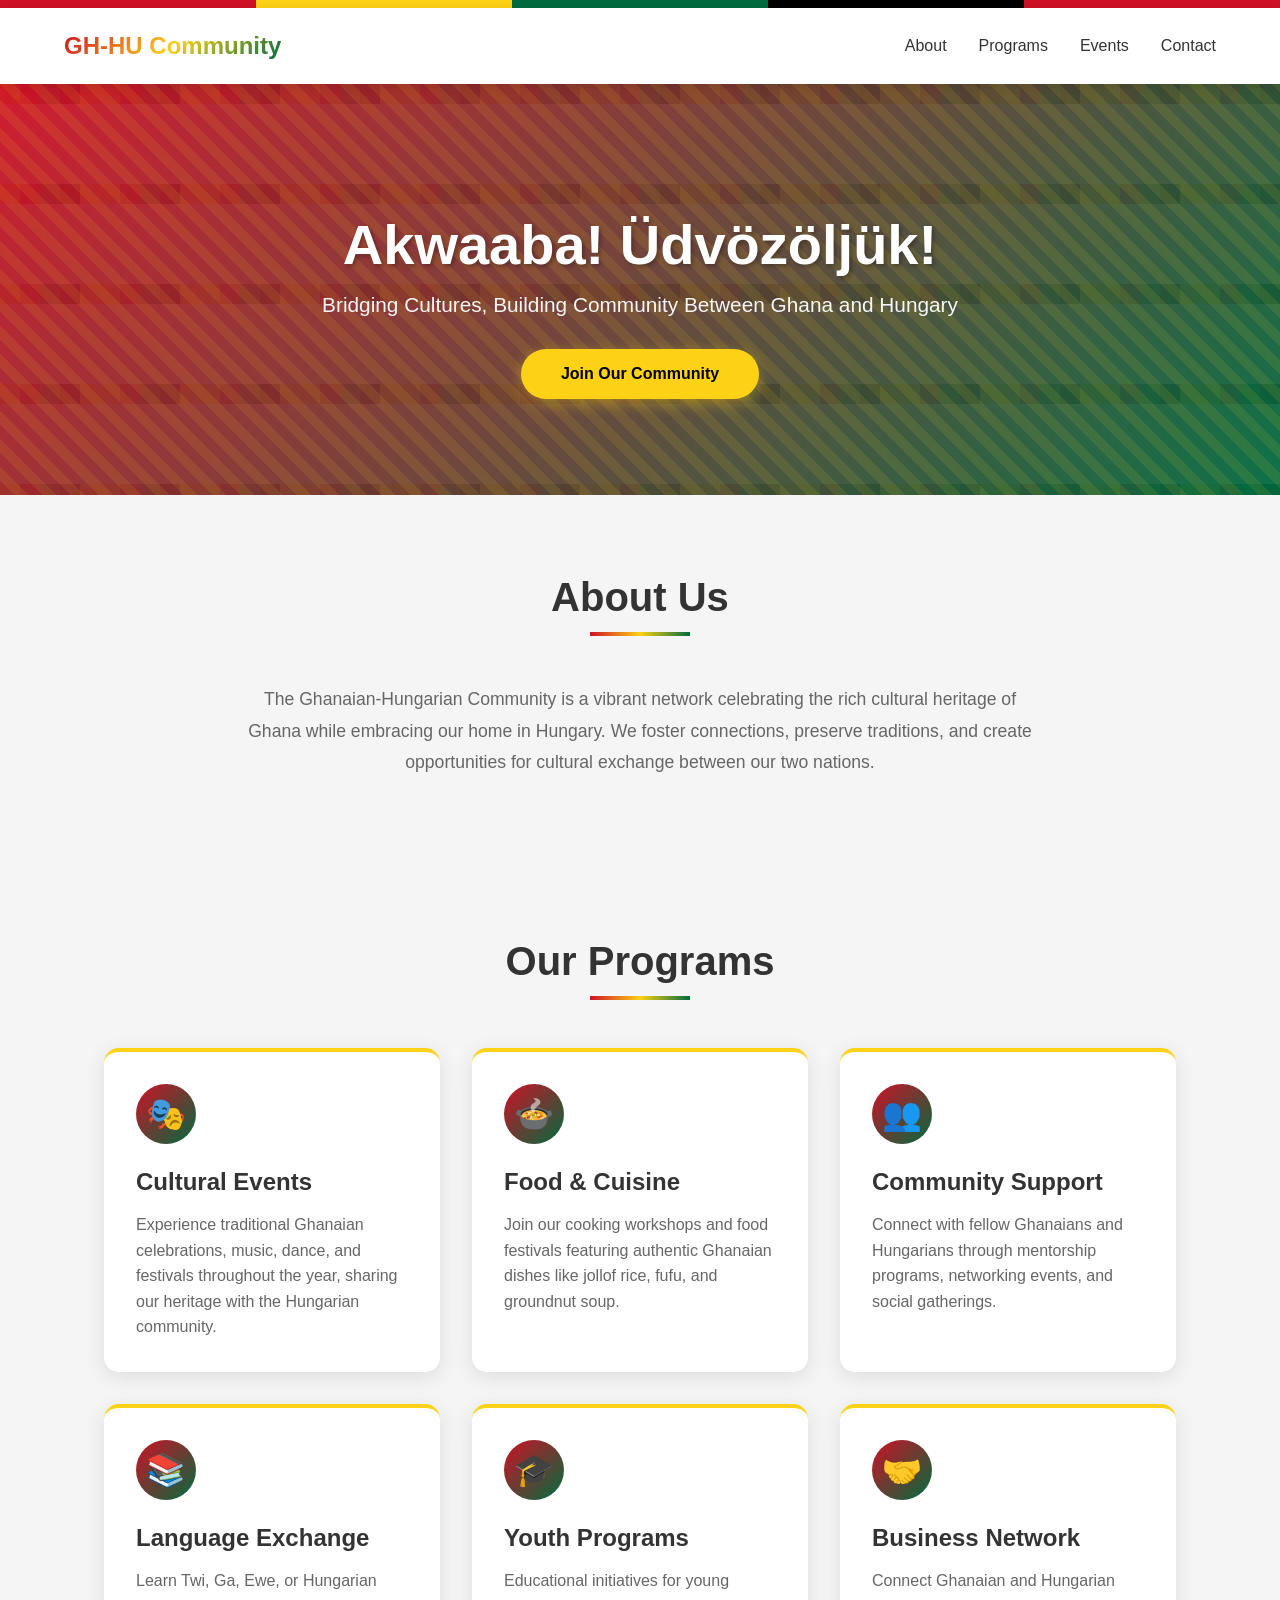
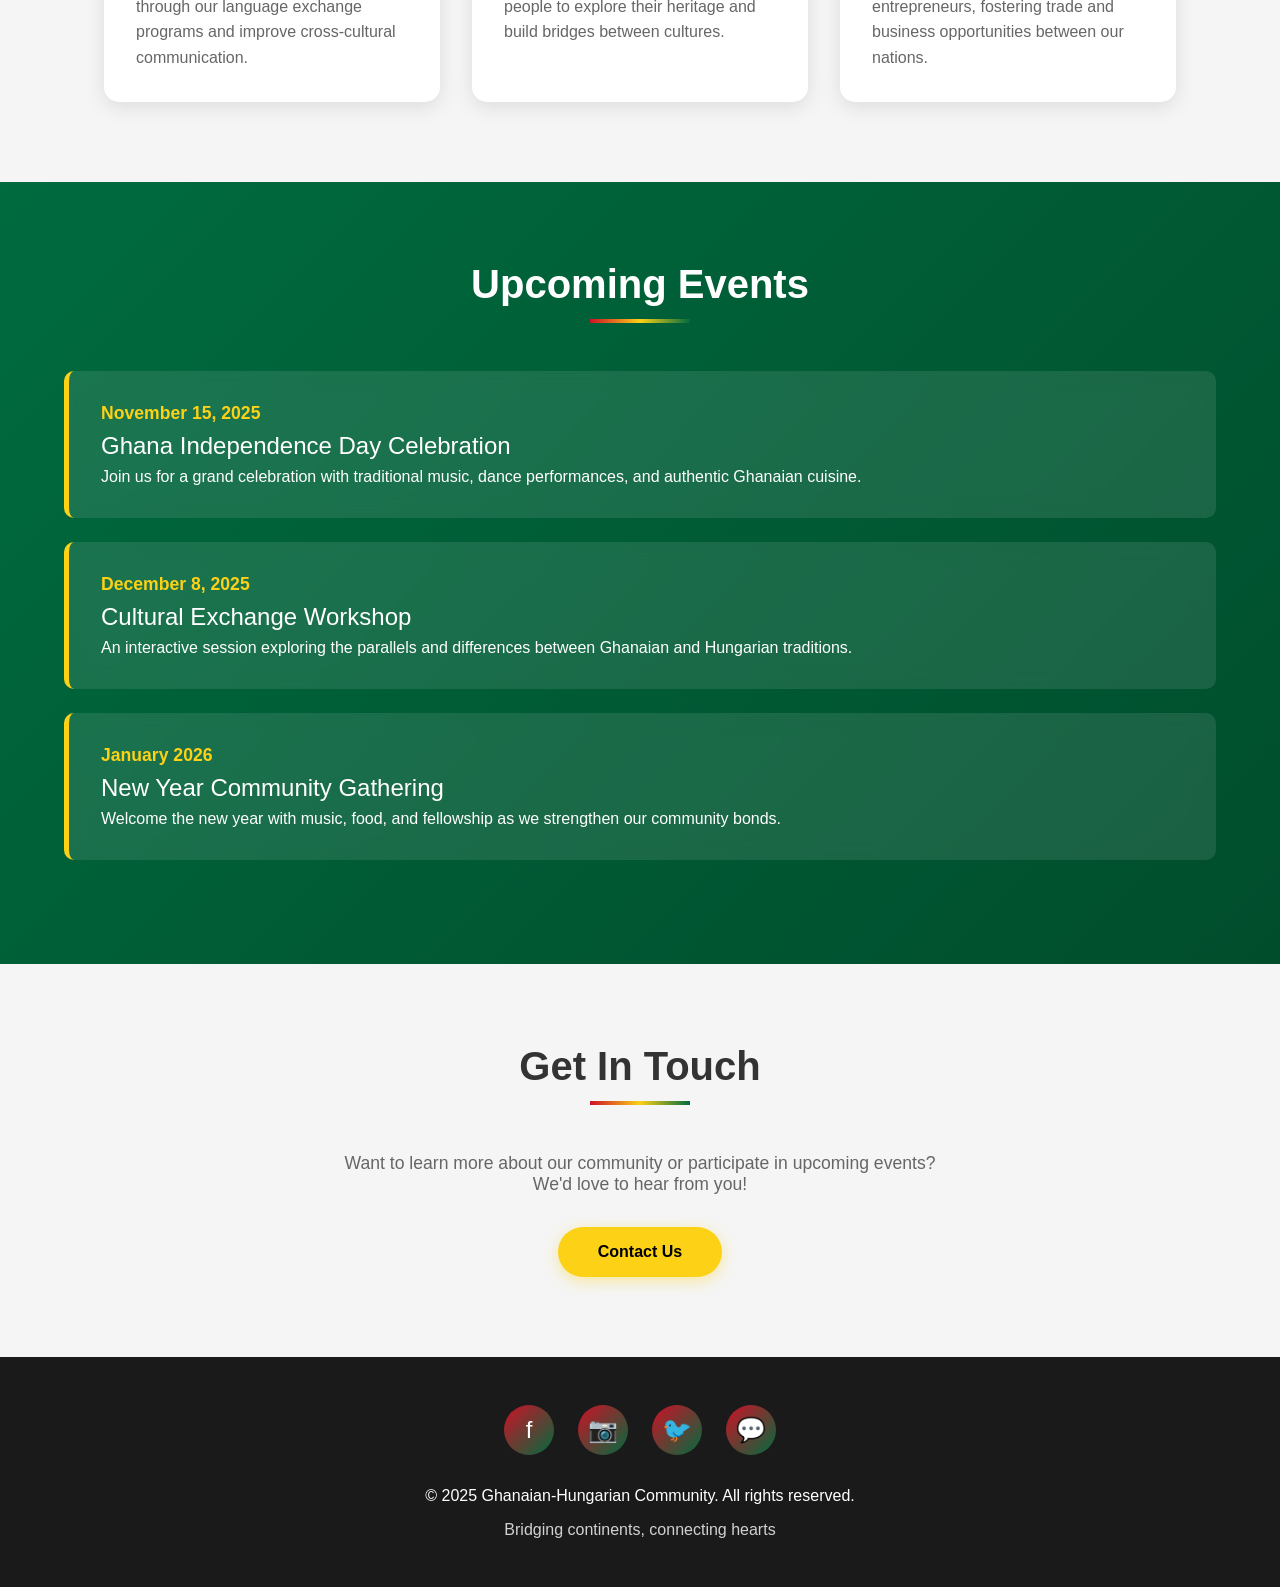
==== index.html @ ac71b611 "Create index.html" ====
<!DOCTYPE html>
<html lang="en">
<head>
    <meta charset="UTF-8">
    <meta name="viewport" content="width=device-width, initial-scale=1.0">
    <title>Ghanaian-Hungarian Community</title>
    <style>
        * {
            margin: 0;
            padding: 0;
            box-sizing: border-box;
        }

        body {
            font-family: 'Segoe UI', Tahoma, Geneva, Verdana, sans-serif;
            overflow-x: hidden;
            background: #f5f5f5;
        }

        .kente-pattern {
            background: linear-gradient(90deg, 
                #CE1126 0%, #CE1126 20%,
                #FCD116 20%, #FCD116 40%,
                #006B3F 40%, #006B3F 60%,
                #000000 60%, #000000 80%,
                #CE1126 80%, #CE1126 100%
            );
            height: 8px;
        }

        nav {
            background: #ffffff;
            padding: 1.5rem 5%;
            box-shadow: 0 2px 10px rgba(0,0,0,0.1);
            position: sticky;
            top: 0;
            z-index: 1000;
        }

        .nav-content {
            max-width: 1200px;
            margin: 0 auto;
            display: flex;
            justify-content: space-between;
            align-items: center;
        }

        .logo {
            font-size: 1.5rem;
            font-weight: bold;
            background: linear-gradient(135deg, #CE1126, #FCD116, #006B3F);
            -webkit-background-clip: text;
            -webkit-text-fill-color: transparent;
            background-clip: text;
        }

        .nav-links {
            display: flex;
            gap: 2rem;
            list-style: none;
        }

        .nav-links a {
            text-decoration: none;
            color: #333;
            font-weight: 500;
            transition: color 0.3s;
        }

        .nav-links a:hover {
            color: #CE1126;
        }

        .hero {
            background: linear-gradient(135deg, rgba(206, 17, 38, 0.95), rgba(0, 107, 63, 0.95)),
                        url('data:image/svg+xml,<svg width="100" height="100" xmlns="http://www.w3.org/2000/svg"><rect width="20" height="20" fill="%23FCD116"/><rect x="20" width="20" height="20" fill="%23CE1126"/><rect x="40" width="20" height="20" fill="%23006B3F"/><rect x="60" width="20" height="20" fill="%23000000"/><rect x="80" width="20" height="20" fill="%23FCD116"/></svg>');
            color: white;
            padding: 8rem 5% 6rem;
            text-align: center;
            position: relative;
            overflow: hidden;
        }

        .hero::before {
            content: '';
            position: absolute;
            top: 0;
            left: 0;
            right: 0;
            bottom: 0;
            background: repeating-linear-gradient(
                45deg,
                transparent,
                transparent 10px,
                rgba(252, 209, 22, 0.1) 10px,
                rgba(252, 209, 22, 0.1) 20px
            );
            animation: slide 20s linear infinite;
        }

        @keyframes slide {
            0% { transform: translateX(0); }
            100% { transform: translateX(28px); }
        }

        .hero-content {
            max-width: 900px;
            margin: 0 auto;
            position: relative;
            z-index: 1;
        }

        .hero h1 {
            font-size: 3.5rem;
            margin-bottom: 1rem;
            text-shadow: 2px 2px 4px rgba(0,0,0,0.3);
        }

        .hero p {
            font-size: 1.3rem;
            margin-bottom: 2rem;
            opacity: 0.95;
        }

        .cta-button {
            display: inline-block;
            padding: 1rem 2.5rem;
            background: #FCD116;
            color: #000;
            text-decoration: none;
            font-weight: bold;
            border-radius: 50px;
            transition: all 0.3s;
            box-shadow: 0 4px 15px rgba(252, 209, 22, 0.4);
        }

        .cta-button:hover {
            transform: translateY(-3px);
            box-shadow: 0 6px 20px rgba(252, 209, 22, 0.6);
        }

        .section {
            padding: 5rem 5%;
            max-width: 1200px;
            margin: 0 auto;
        }

        .section-title {
            text-align: center;
            font-size: 2.5rem;
            margin-bottom: 3rem;
            color: #333;
            position: relative;
            padding-bottom: 1rem;
        }

        .section-title::after {
            content: '';
            position: absolute;
            bottom: 0;
            left: 50%;
            transform: translateX(-50%);
            width: 100px;
            height: 4px;
            background: linear-gradient(90deg, #CE1126, #FCD116, #006B3F);
        }

        .cards {
            display: grid;
            grid-template-columns: repeat(auto-fit, minmax(300px, 1fr));
            gap: 2rem;
            margin-top: 3rem;
        }

        .card {
            background: white;
            padding: 2rem;
            border-radius: 15px;
            box-shadow: 0 5px 20px rgba(0,0,0,0.1);
            transition: transform 0.3s, box-shadow 0.3s;
            border-top: 4px solid #FCD116;
        }

        .card:hover {
            transform: translateY(-10px);
            box-shadow: 0 10px 30px rgba(0,0,0,0.15);
        }

        .card-icon {
            width: 60px;
            height: 60px;
            background: linear-gradient(135deg, #CE1126, #006B3F);
            border-radius: 50%;
            display: flex;
            align-items: center;
            justify-content: center;
            font-size: 2rem;
            margin-bottom: 1.5rem;
        }

        .card h3 {
            font-size: 1.5rem;
            margin-bottom: 1rem;
            color: #333;
        }

        .card p {
            color: #666;
            line-height: 1.6;
        }

        .events {
            background: linear-gradient(135deg, #006B3F, #004d2c);
            color: white;
            padding: 5rem 5%;
        }

        .events-content {
            max-width: 1200px;
            margin: 0 auto;
        }

        .event-item {
            background: rgba(255,255,255,0.1);
            padding: 2rem;
            margin-bottom: 1.5rem;
            border-radius: 10px;
            border-left: 5px solid #FCD116;
            backdrop-filter: blur(10px);
            transition: all 0.3s;
        }

        .event-item:hover {
            background: rgba(255,255,255,0.15);
            transform: translateX(10px);
        }

        .event-date {
            color: #FCD116;
            font-weight: bold;
            font-size: 1.1rem;
            margin-bottom: 0.5rem;
        }

        .event-title {
            font-size: 1.5rem;
            margin-bottom: 0.5rem;
        }

        footer {
            background: #1a1a1a;
            color: white;
            text-align: center;
            padding: 3rem 5%;
        }

        .footer-content {
            max-width: 1200px;
            margin: 0 auto;
        }

        .social-links {
            display: flex;
            gap: 1.5rem;
            justify-content: center;
            margin-bottom: 2rem;
        }

        .social-links a {
            width: 50px;
            height: 50px;
            background: linear-gradient(135deg, #CE1126, #006B3F);
            border-radius: 50%;
            display: flex;
            align-items: center;
            justify-content: center;
            color: white;
            text-decoration: none;
            font-size: 1.5rem;
            transition: transform 0.3s;
        }

        .social-links a:hover {
            transform: scale(1.1);
        }

        @media (max-width: 768px) {
            .hero h1 {
                font-size: 2.5rem;
            }

            .nav-links {
                gap: 1rem;
                font-size: 0.9rem;
            }

            .section {
                padding: 3rem 5%;
            }
        }
    </style>
</head>
<body>
    <div class="kente-pattern"></div>
    
    <nav>
        <div class="nav-content">
            <div class="logo">GH-HU Community</div>
            <ul class="nav-links">
                <li><a href="#about">About</a></li>
                <li><a href="#programs">Programs</a></li>
                <li><a href="#events">Events</a></li>
                <li><a href="#contact">Contact</a></li>
            </ul>
        </div>
    </nav>

    <section class="hero">
        <div class="hero-content">
            <h1>Akwaaba! Üdvözöljük!</h1>
            <p>Bridging Cultures, Building Community Between Ghana and Hungary</p>
            <a href="#about" class="cta-button">Join Our Community</a>
        </div>
    </section>

    <section class="section" id="about">
        <h2 class="section-title">About Us</h2>
        <p style="text-align: center; max-width: 800px; margin: 0 auto; color: #666; font-size: 1.1rem; line-height: 1.8;">
            The Ghanaian-Hungarian Community is a vibrant network celebrating the rich cultural heritage of Ghana while embracing our home in Hungary. We foster connections, preserve traditions, and create opportunities for cultural exchange between our two nations.
        </p>
    </section>

    <section class="section" id="programs">
        <h2 class="section-title">Our Programs</h2>
        <div class="cards">
            <div class="card">
                <div class="card-icon">🎭</div>
                <h3>Cultural Events</h3>
                <p>Experience traditional Ghanaian celebrations, music, dance, and festivals throughout the year, sharing our heritage with the Hungarian community.</p>
            </div>
            <div class="card">
                <div class="card-icon">🍲</div>
                <h3>Food & Cuisine</h3>
                <p>Join our cooking workshops and food festivals featuring authentic Ghanaian dishes like jollof rice, fufu, and groundnut soup.</p>
            </div>
            <div class="card">
                <div class="card-icon">👥</div>
                <h3>Community Support</h3>
                <p>Connect with fellow Ghanaians and Hungarians through mentorship programs, networking events, and social gatherings.</p>
            </div>
            <div class="card">
                <div class="card-icon">📚</div>
                <h3>Language Exchange</h3>
                <p>Learn Twi, Ga, Ewe, or Hungarian through our language exchange programs and improve cross-cultural communication.</p>
            </div>
            <div class="card">
                <div class="card-icon">🎓</div>
                <h3>Youth Programs</h3>
                <p>Educational initiatives for young people to explore their heritage and build bridges between cultures.</p>
            </div>
            <div class="card">
                <div class="card-icon">🤝</div>
                <h3>Business Network</h3>
                <p>Connect Ghanaian and Hungarian entrepreneurs, fostering trade and business opportunities between our nations.</p>
            </div>
        </div>
    </section>

    <section class="events" id="events">
        <div class="events-content">
            <h2 class="section-title" style="color: white;">Upcoming Events</h2>
            <div class="event-item">
                <div class="event-date">November 15, 2025</div>
                <div class="event-title">Ghana Independence Day Celebration</div>
                <p>Join us for a grand celebration with traditional music, dance performances, and authentic Ghanaian cuisine.</p>
            </div>
            <div class="event-item">
                <div class="event-date">December 8, 2025</div>
                <div class="event-title">Cultural Exchange Workshop</div>
                <p>An interactive session exploring the parallels and differences between Ghanaian and Hungarian traditions.</p>
            </div>
            <div class="event-item">
                <div class="event-date">January 2026</div>
                <div class="event-title">New Year Community Gathering</div>
                <p>Welcome the new year with music, food, and fellowship as we strengthen our community bonds.</p>
            </div>
        </div>
    </section>

    <section class="section" id="contact">
        <h2 class="section-title">Get In Touch</h2>
        <p style="text-align: center; color: #666; font-size: 1.1rem; max-width: 600px; margin: 2rem auto;">
            Want to learn more about our community or participate in upcoming events? We'd love to hear from you!
        </p>
        <div style="text-align: center; margin-top: 2rem;">
            <a href="mailto:info@ghanaian-hungarian.hu" class="cta-button">Contact Us</a>
        </div>
    </section>

    <footer>
        <div class="footer-content">
            <div class="social-links">
                <a href="#" title="Facebook">f</a>
                <a href="#" title="Instagram">📷</a>
                <a href="#" title="Twitter">🐦</a>
                <a href="#" title="WhatsApp">💬</a>
            </div>
            <p>&copy; 2025 Ghanaian-Hungarian Community. All rights reserved.</p>
            <p style="margin-top: 1rem; opacity: 0.8;">Bridging continents, connecting hearts</p>
        </div>
    </footer>
</body>
</html>
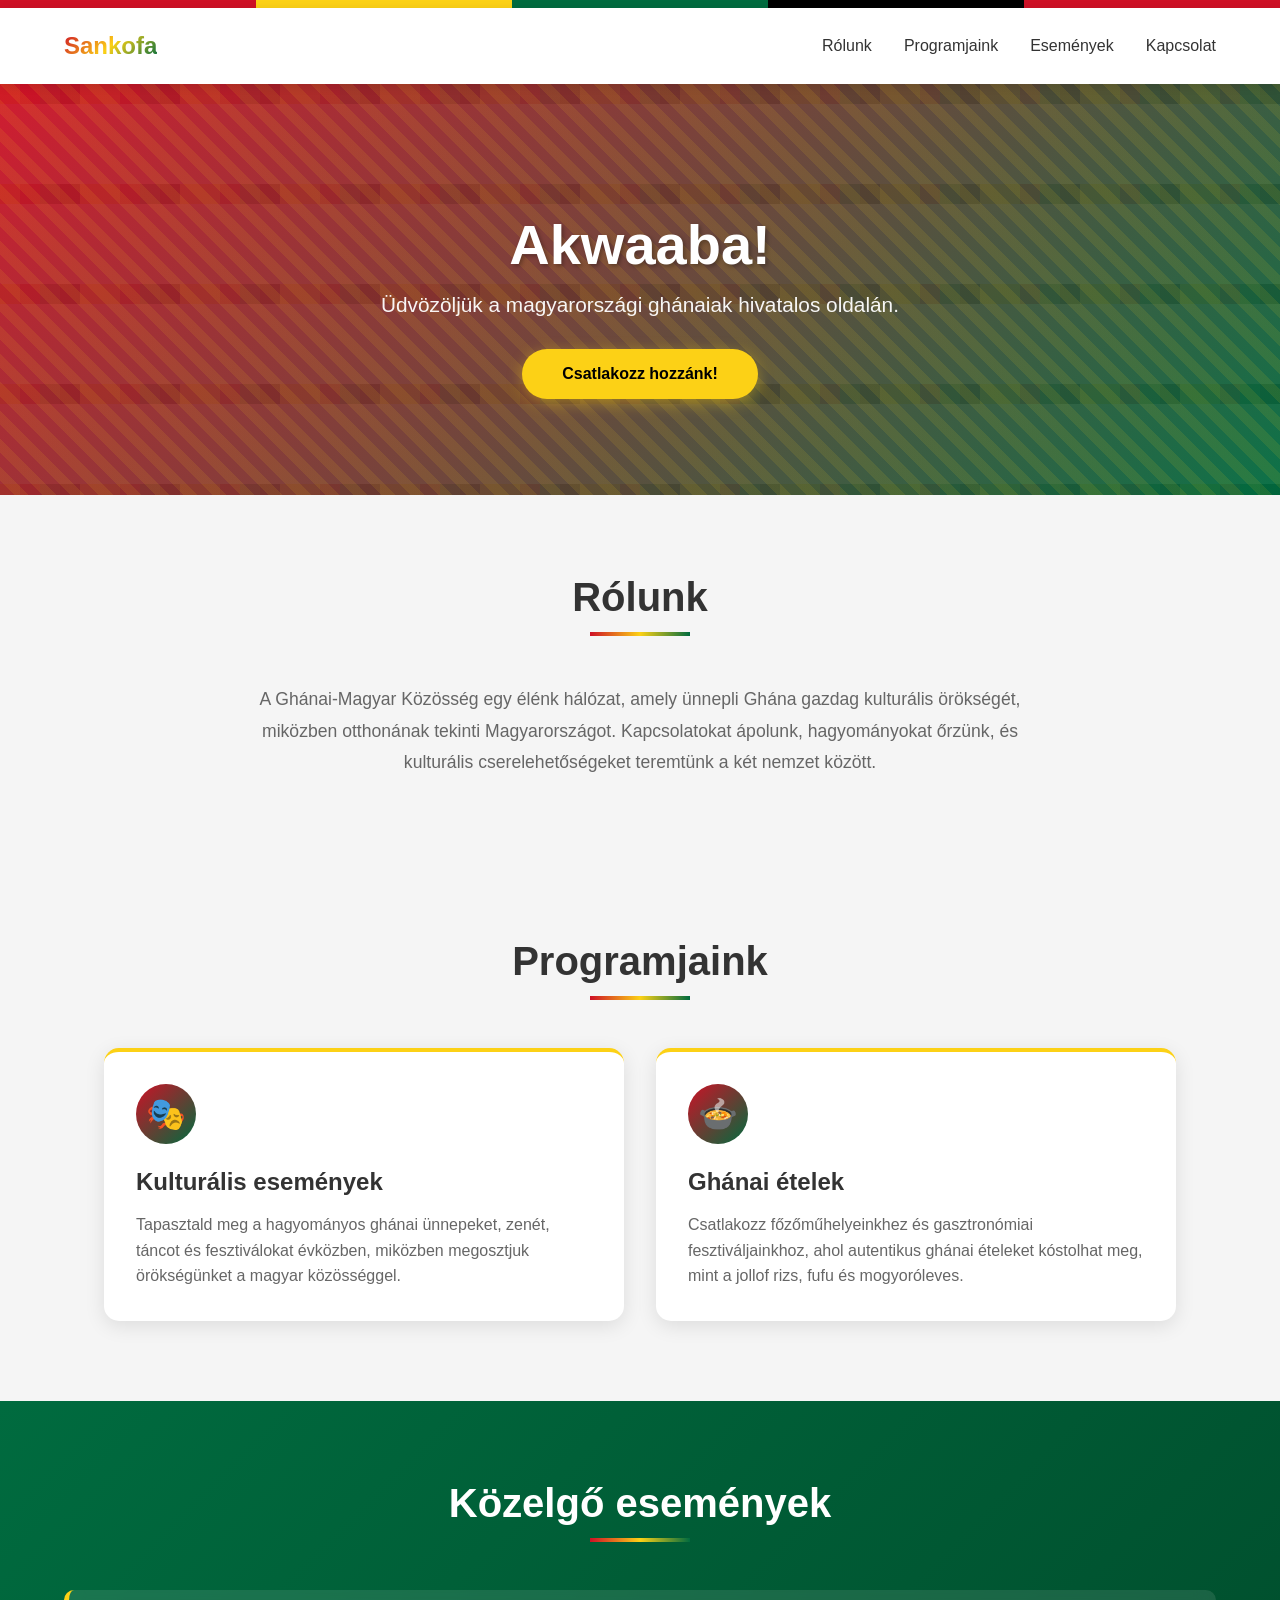
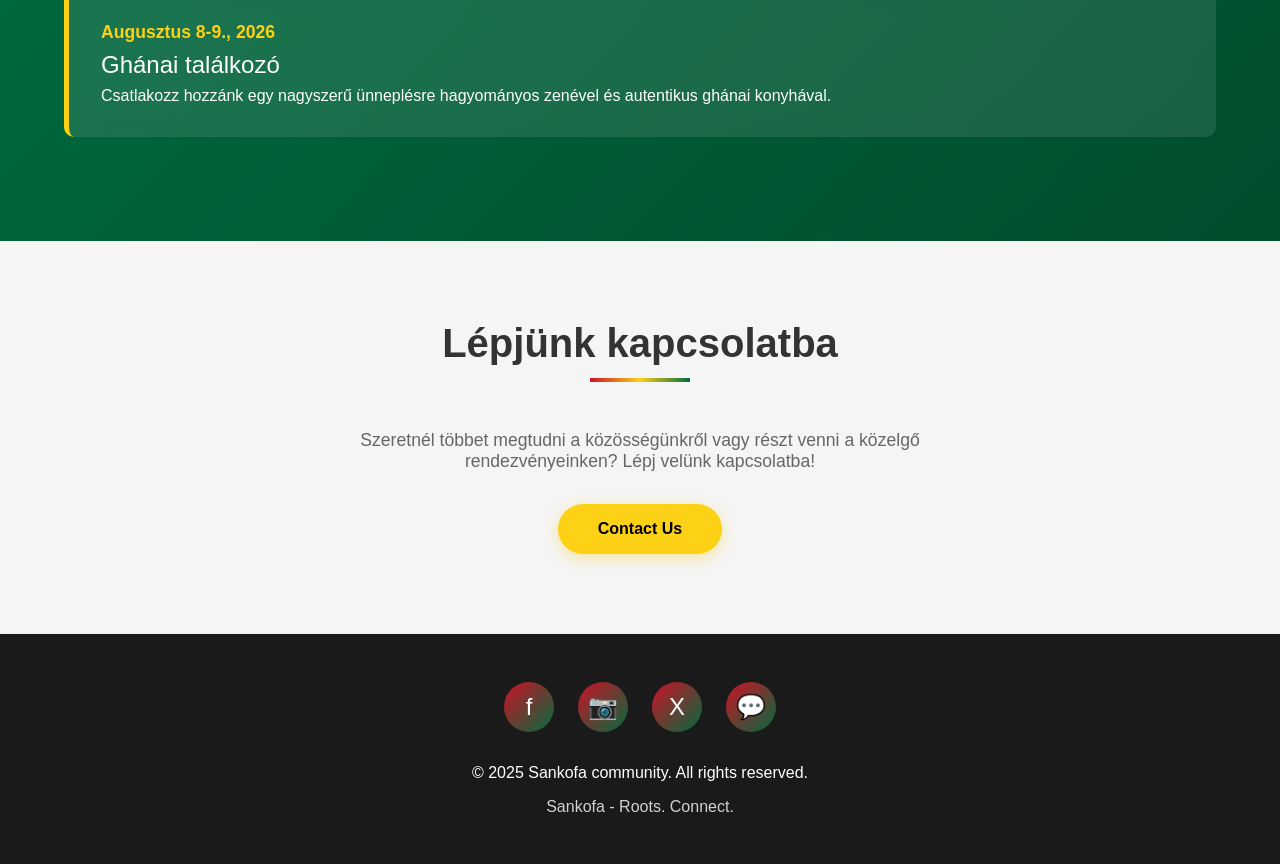
==== commit a8b38c64: "Update index.html" ====
--- a/index.html
+++ b/index.html
@@ -3,7 +3,7 @@
 <head>
     <meta charset="UTF-8">
     <meta name="viewport" content="width=device-width, initial-scale=1.0">
-    <title>Ghanaian-Hungarian Community</title>
+    <title>Sankofa - Roots. Connect.</title>
     <style>
         * {
             margin: 0;
@@ -305,108 +305,77 @@
     
     <nav>
         <div class="nav-content">
-            <div class="logo">GH-HU Community</div>
+            <div class="logo">Sankofa</div>
             <ul class="nav-links">
-                <li><a href="#about">About</a></li>
-                <li><a href="#programs">Programs</a></li>
-                <li><a href="#events">Events</a></li>
-                <li><a href="#contact">Contact</a></li>
+                <li><a href="#about">Rólunk</a></li>
+                <li><a href="#programs">Programjaink</a></li>
+                <li><a href="#events">Események</a></li>
+                <li><a href="#contact">Kapcsolat</a></li>
             </ul>
         </div>
     </nav>
 
     <section class="hero">
         <div class="hero-content">
-            <h1>Akwaaba! Üdvözöljük!</h1>
-            <p>Bridging Cultures, Building Community Between Ghana and Hungary</p>
-            <a href="#about" class="cta-button">Join Our Community</a>
+            <h1>Akwaaba!</h1>
+            <p>Üdvözöljük a magyarországi ghánaiak hivatalos oldalán.</p>
+            <a href="#about" class="cta-button">Csatlakozz hozzánk!</a>
         </div>
     </section>
 
     <section class="section" id="about">
-        <h2 class="section-title">About Us</h2>
+        <h2 class="section-title">Rólunk</h2>
         <p style="text-align: center; max-width: 800px; margin: 0 auto; color: #666; font-size: 1.1rem; line-height: 1.8;">
-            The Ghanaian-Hungarian Community is a vibrant network celebrating the rich cultural heritage of Ghana while embracing our home in Hungary. We foster connections, preserve traditions, and create opportunities for cultural exchange between our two nations.
+            A Ghánai-Magyar Közösség egy élénk hálózat, amely ünnepli Ghána gazdag kulturális örökségét, miközben otthonának tekinti Magyarországot. Kapcsolatokat ápolunk, hagyományokat őrzünk, és kulturális cserelehetőségeket teremtünk a két nemzet között.
         </p>
     </section>
 
     <section class="section" id="programs">
-        <h2 class="section-title">Our Programs</h2>
+        <h2 class="section-title">Programjaink</h2>
         <div class="cards">
             <div class="card">
                 <div class="card-icon">🎭</div>
-                <h3>Cultural Events</h3>
-                <p>Experience traditional Ghanaian celebrations, music, dance, and festivals throughout the year, sharing our heritage with the Hungarian community.</p>
+                <h3>Kulturális események</h3>
+                <p>Tapasztald meg a hagyományos ghánai ünnepeket, zenét, táncot és fesztiválokat évközben, miközben megosztjuk örökségünket a magyar közösséggel.</p>
             </div>
             <div class="card">
                 <div class="card-icon">🍲</div>
-                <h3>Food & Cuisine</h3>
-                <p>Join our cooking workshops and food festivals featuring authentic Ghanaian dishes like jollof rice, fufu, and groundnut soup.</p>
-            </div>
-            <div class="card">
-                <div class="card-icon">👥</div>
-                <h3>Community Support</h3>
-                <p>Connect with fellow Ghanaians and Hungarians through mentorship programs, networking events, and social gatherings.</p>
-            </div>
-            <div class="card">
-                <div class="card-icon">📚</div>
-                <h3>Language Exchange</h3>
-                <p>Learn Twi, Ga, Ewe, or Hungarian through our language exchange programs and improve cross-cultural communication.</p>
-            </div>
-            <div class="card">
-                <div class="card-icon">🎓</div>
-                <h3>Youth Programs</h3>
-                <p>Educational initiatives for young people to explore their heritage and build bridges between cultures.</p>
-            </div>
-            <div class="card">
-                <div class="card-icon">🤝</div>
-                <h3>Business Network</h3>
-                <p>Connect Ghanaian and Hungarian entrepreneurs, fostering trade and business opportunities between our nations.</p>
-            </div>
+                <h3>Ghánai ételek</h3>
+                <p>Csatlakozz főzőműhelyeinkhez és gasztronómiai fesztiváljainkhoz, ahol autentikus ghánai ételeket kóstolhat meg, mint a jollof rizs, fufu és mogyoróleves.</p>
         </div>
     </section>
 
     <section class="events" id="events">
         <div class="events-content">
-            <h2 class="section-title" style="color: white;">Upcoming Events</h2>
+            <h2 class="section-title" style="color: white;">Közelgő események</h2>
             <div class="event-item">
-                <div class="event-date">November 15, 2025</div>
-                <div class="event-title">Ghana Independence Day Celebration</div>
-                <p>Join us for a grand celebration with traditional music, dance performances, and authentic Ghanaian cuisine.</p>
+                <div class="event-date">Augusztus 8-9., 2026</div>
+                <div class="event-title">Ghánai találkozó</div>
+                <p>Csatlakozz hozzánk egy nagyszerű ünneplésre hagyományos zenével és autentikus ghánai konyhával.</p>
             </div>
-            <div class="event-item">
-                <div class="event-date">December 8, 2025</div>
-                <div class="event-title">Cultural Exchange Workshop</div>
-                <p>An interactive session exploring the parallels and differences between Ghanaian and Hungarian traditions.</p>
-            </div>
-            <div class="event-item">
-                <div class="event-date">January 2026</div>
-                <div class="event-title">New Year Community Gathering</div>
-                <p>Welcome the new year with music, food, and fellowship as we strengthen our community bonds.</p>
-            </div>
         </div>
     </section>
 
     <section class="section" id="contact">
-        <h2 class="section-title">Get In Touch</h2>
+        <h2 class="section-title">Lépjünk kapcsolatba</h2>
         <p style="text-align: center; color: #666; font-size: 1.1rem; max-width: 600px; margin: 2rem auto;">
-            Want to learn more about our community or participate in upcoming events? We'd love to hear from you!
+            Szeretnél többet megtudni a közösségünkről vagy részt venni a közelgő rendezvényeinken? Lépj velünk kapcsolatba!
         </p>
         <div style="text-align: center; margin-top: 2rem;">
-            <a href="mailto:info@ghanaian-hungarian.hu" class="cta-button">Contact Us</a>
+            <a href="mailto:info@roots-connect.hu" class="cta-button">Contact Us</a>
         </div>
     </section>
 
     <footer>
         <div class="footer-content">
             <div class="social-links">
-                <a href="#" title="Facebook">f</a>
-                <a href="#" title="Instagram">📷</a>
-                <a href="#" title="Twitter">🐦</a>
-                <a href="#" title="WhatsApp">💬</a>
+                <a href="https://www.facebook.com" title="Facebook">f</a>
+                <a href="https://www.instagram.com" title="Instagram">📷</a>
+                <a href="https://www.x.com" title="X">X</a>
+                <a href="https://www.whatsapp.com" title="WhatsApp">💬</a>
             </div>
-            <p>&copy; 2025 Ghanaian-Hungarian Community. All rights reserved.</p>
-            <p style="margin-top: 1rem; opacity: 0.8;">Bridging continents, connecting hearts</p>
+            <p>&copy; 2025 Sankofa community. All rights reserved.</p>
+            <p style="margin-top: 1rem; opacity: 0.8;">Sankofa - Roots. Connect.</p>
         </div>
     </footer>
 </body>
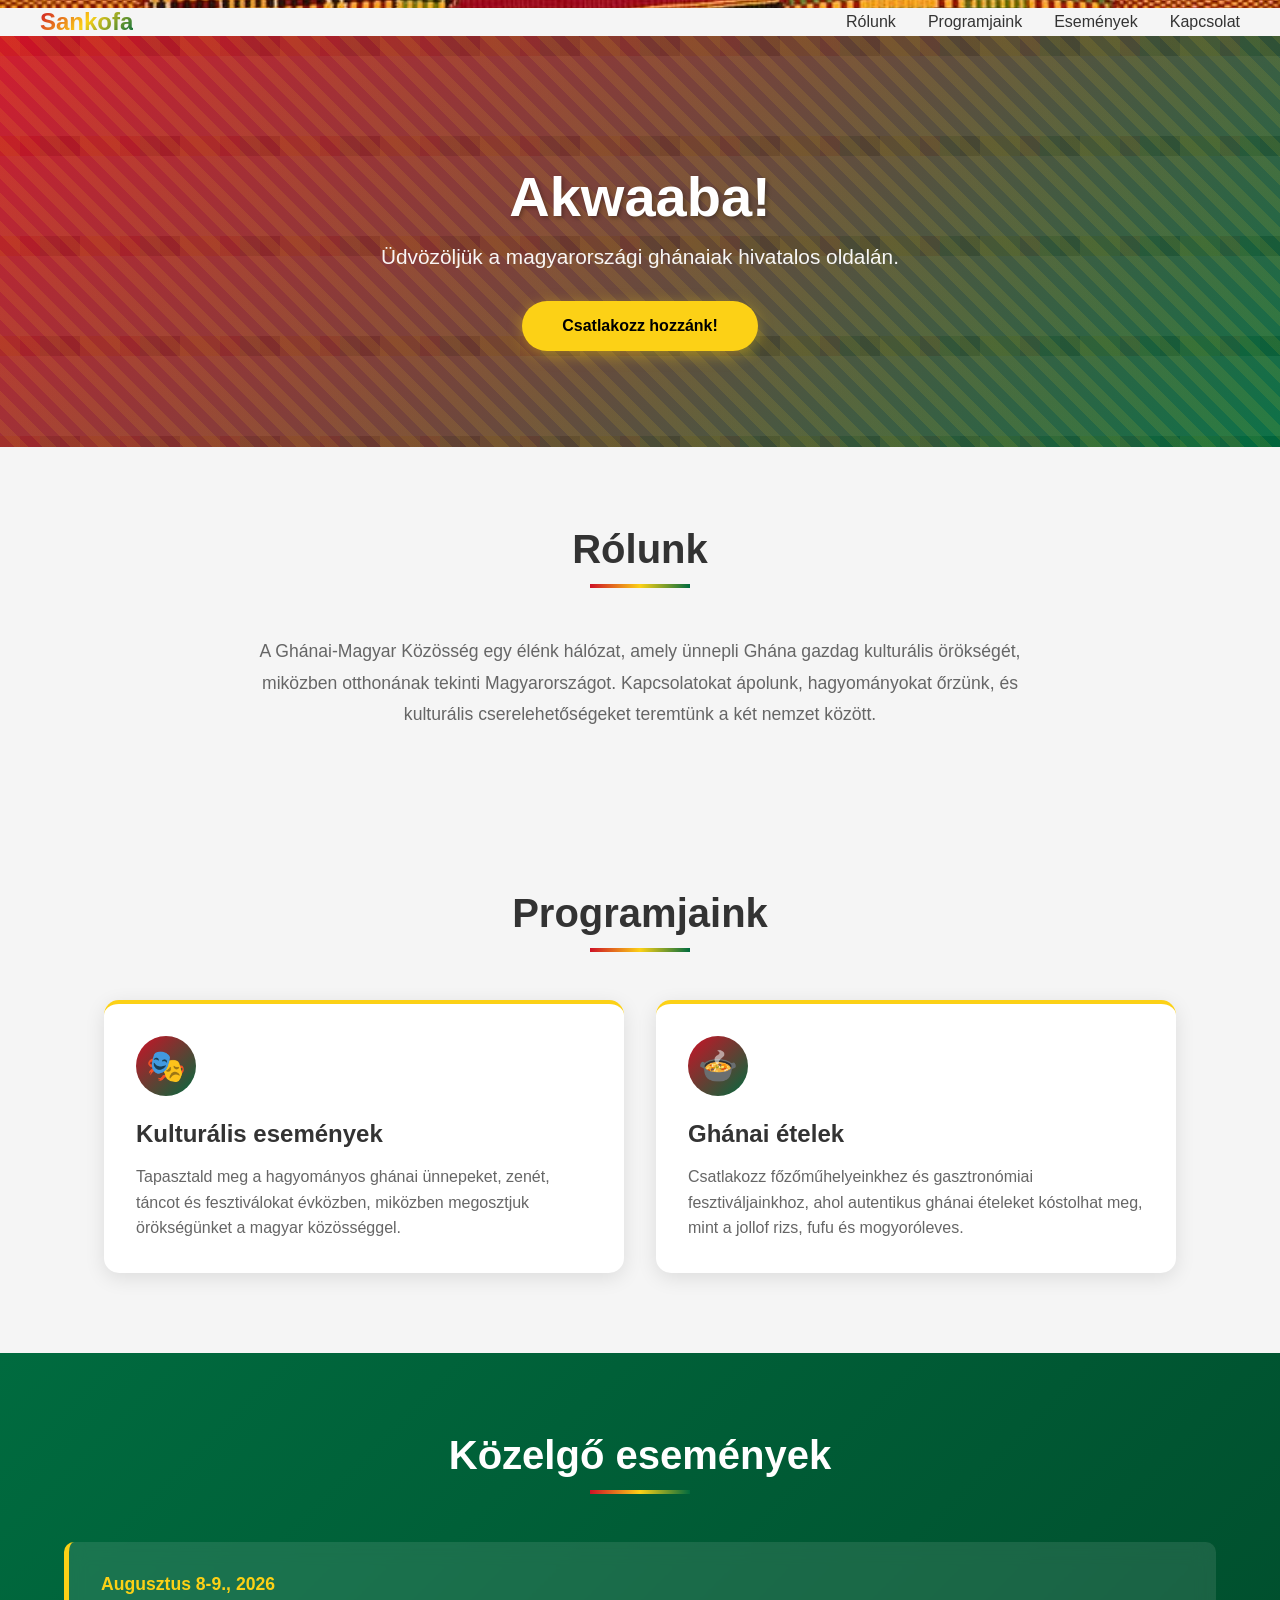
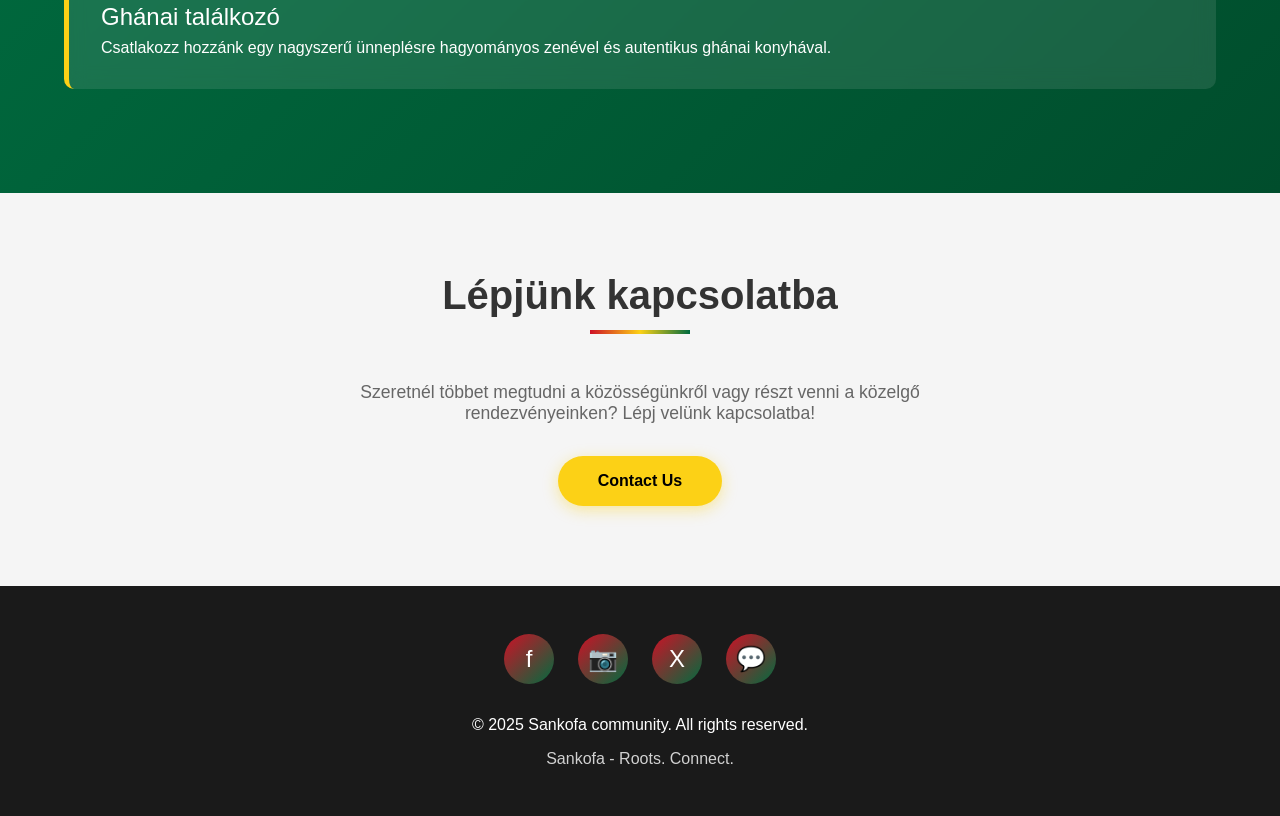
==== commit 57ae2ca7: "Update index.html" ====
--- a/index.html
+++ b/index.html
@@ -17,15 +17,13 @@
             background: #f5f5f5;
         }
 
-        .kente-pattern {
-            background: linear-gradient(90deg, 
-                #CE1126 0%, #CE1126 20%,
-                #FCD116 20%, #FCD116 40%,
-                #006B3F 40%, #006B3F 60%,
-                #000000 60%, #000000 80%,
-                #CE1126 80%, #CE1126 100%
-            );
-            height: 8px;
+      .kente-pattern {
+    background: url('2c4fa2387be31a33b43f97cada597caf.jpg');
+    background-size: cover;
+    background-position: center;
+    background-repeat: no-repeat;
+    height: 8px;
+}
         }
 
         nav {
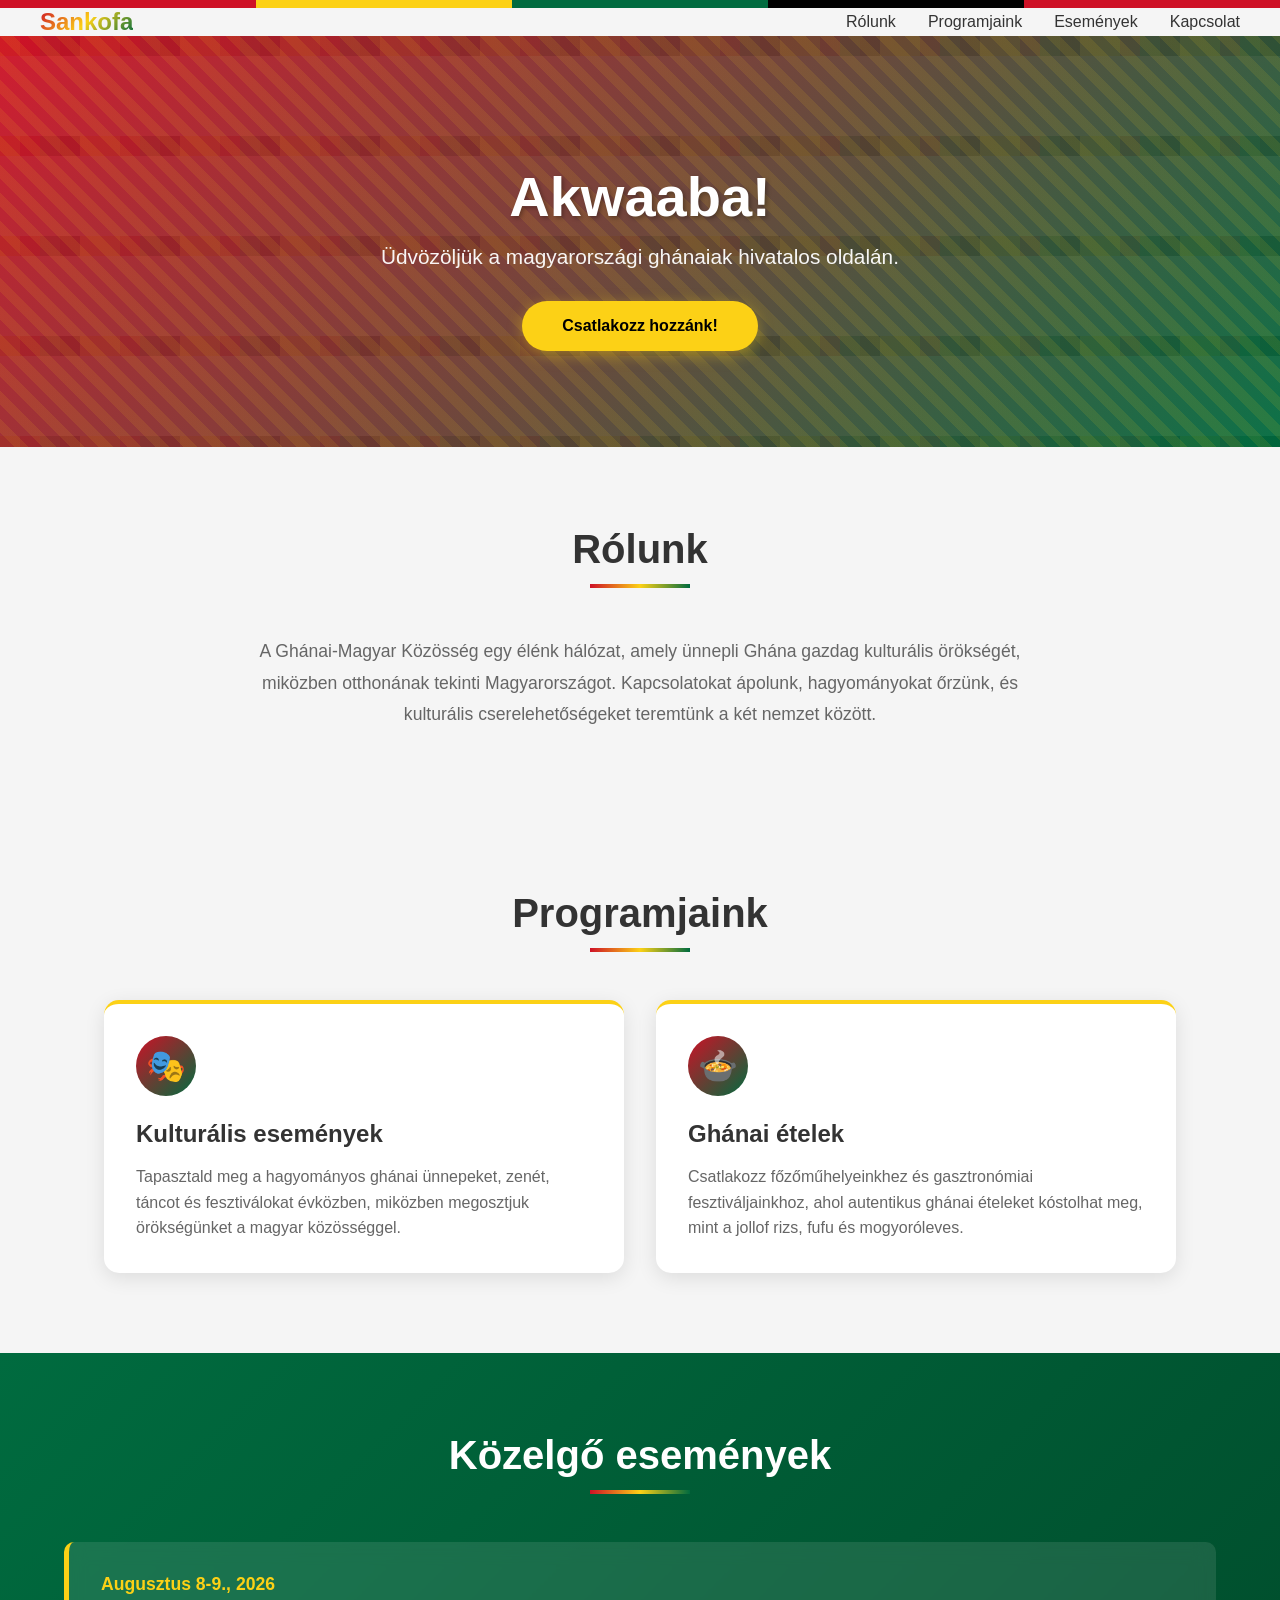
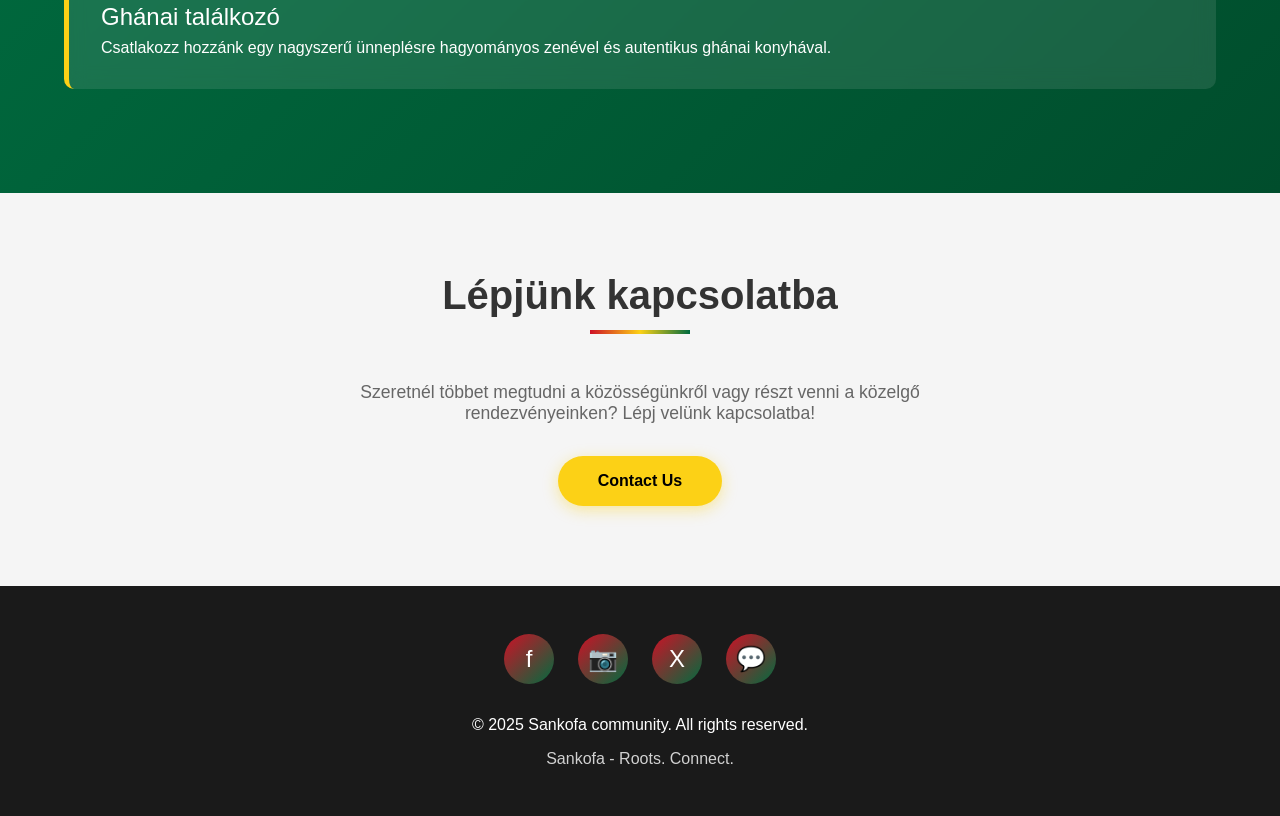
==== commit 7b064483: "Update index.html" ====
--- a/index.html
+++ b/index.html
@@ -17,12 +17,25 @@
             background: #f5f5f5;
         }
 
-      .kente-pattern {
-    background: url('2c4fa2387be31a33b43f97cada597caf.jpg');
-    background-size: cover;
-    background-position: center;
-    background-repeat: no-repeat;
-    height: 8px;
+    .kente-pattern {
+            background: linear-gradient(90deg, 
+                
+#CE1126 0%, 
+#CE1126 20%,
+                
+#FCD116 20%, 
+#FCD116 40%,
+                
+#006B3F 40%, 
+#006B3F 60%,
+                
+#000000 60%, 
+#000000 80%,
+                
+#CE1126 80%, 
+#CE1126 100%
+            );
+            height: 8px;
 }
         }
 
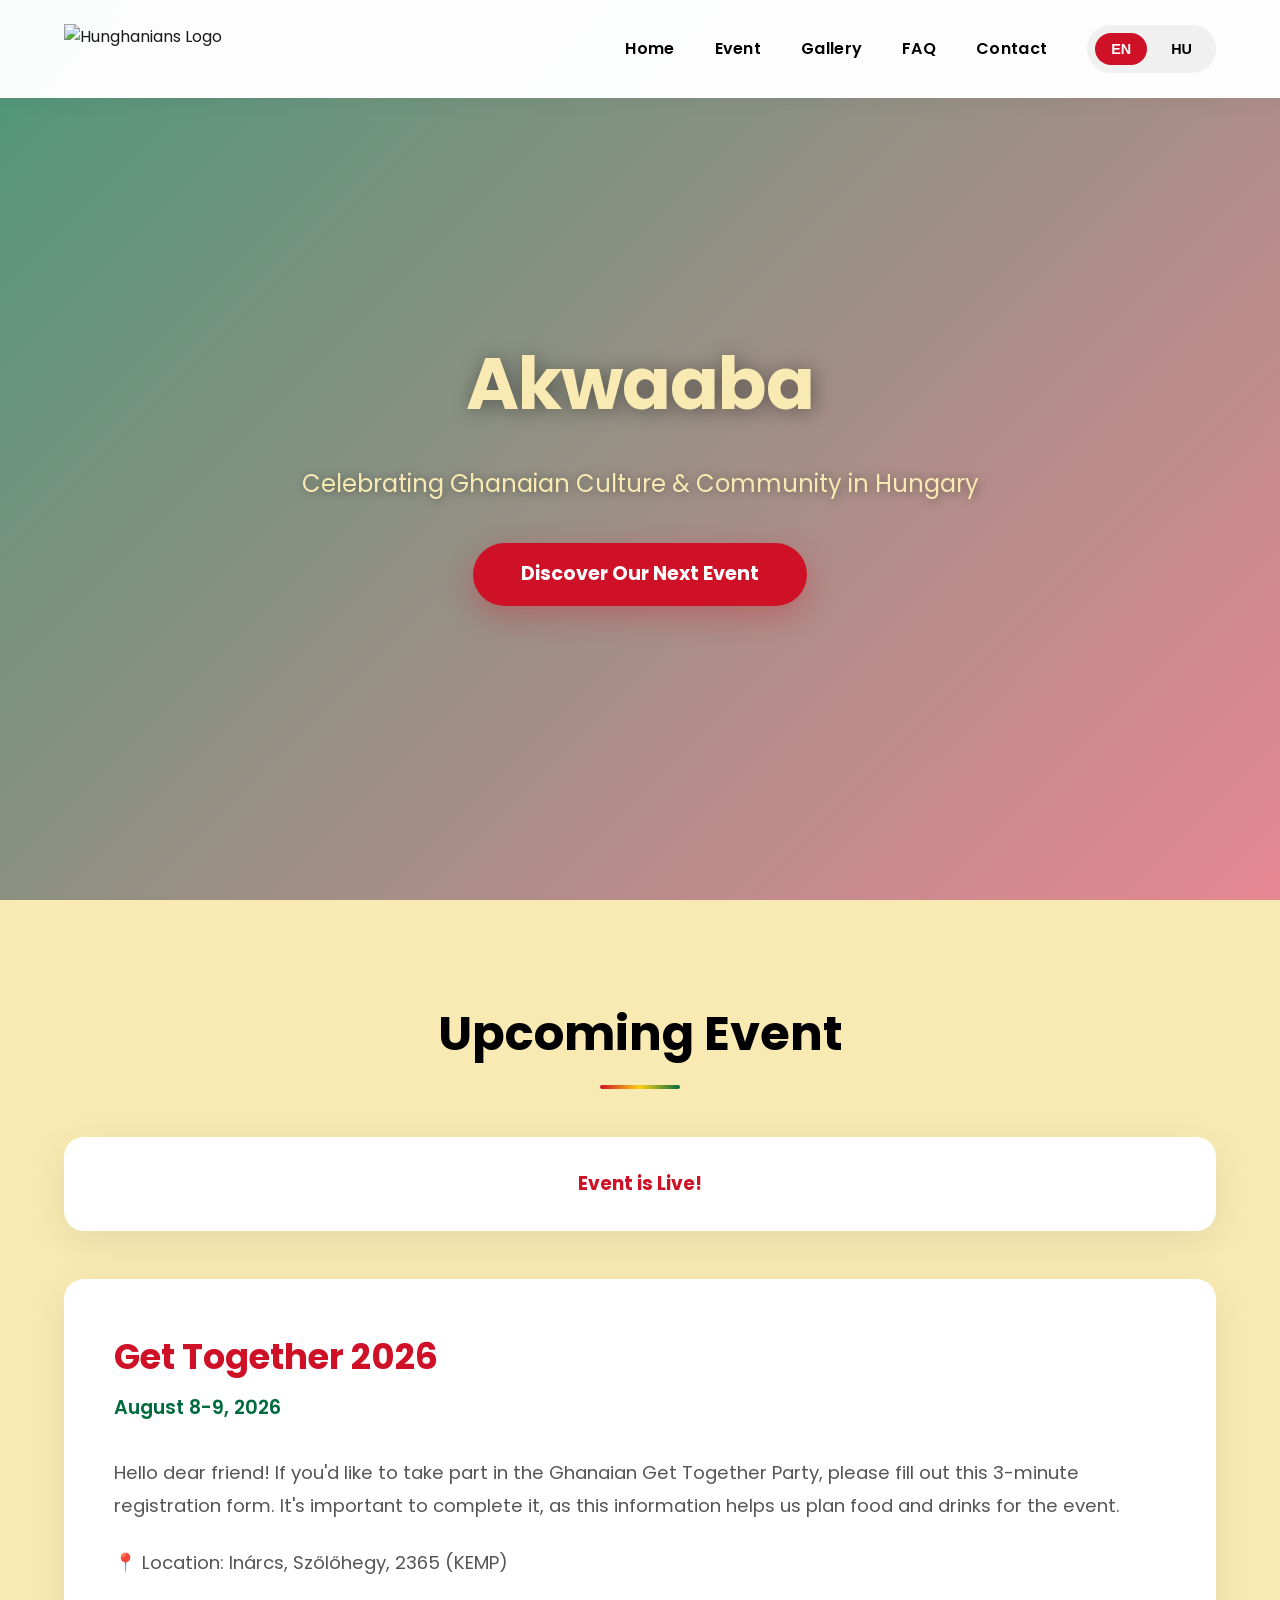
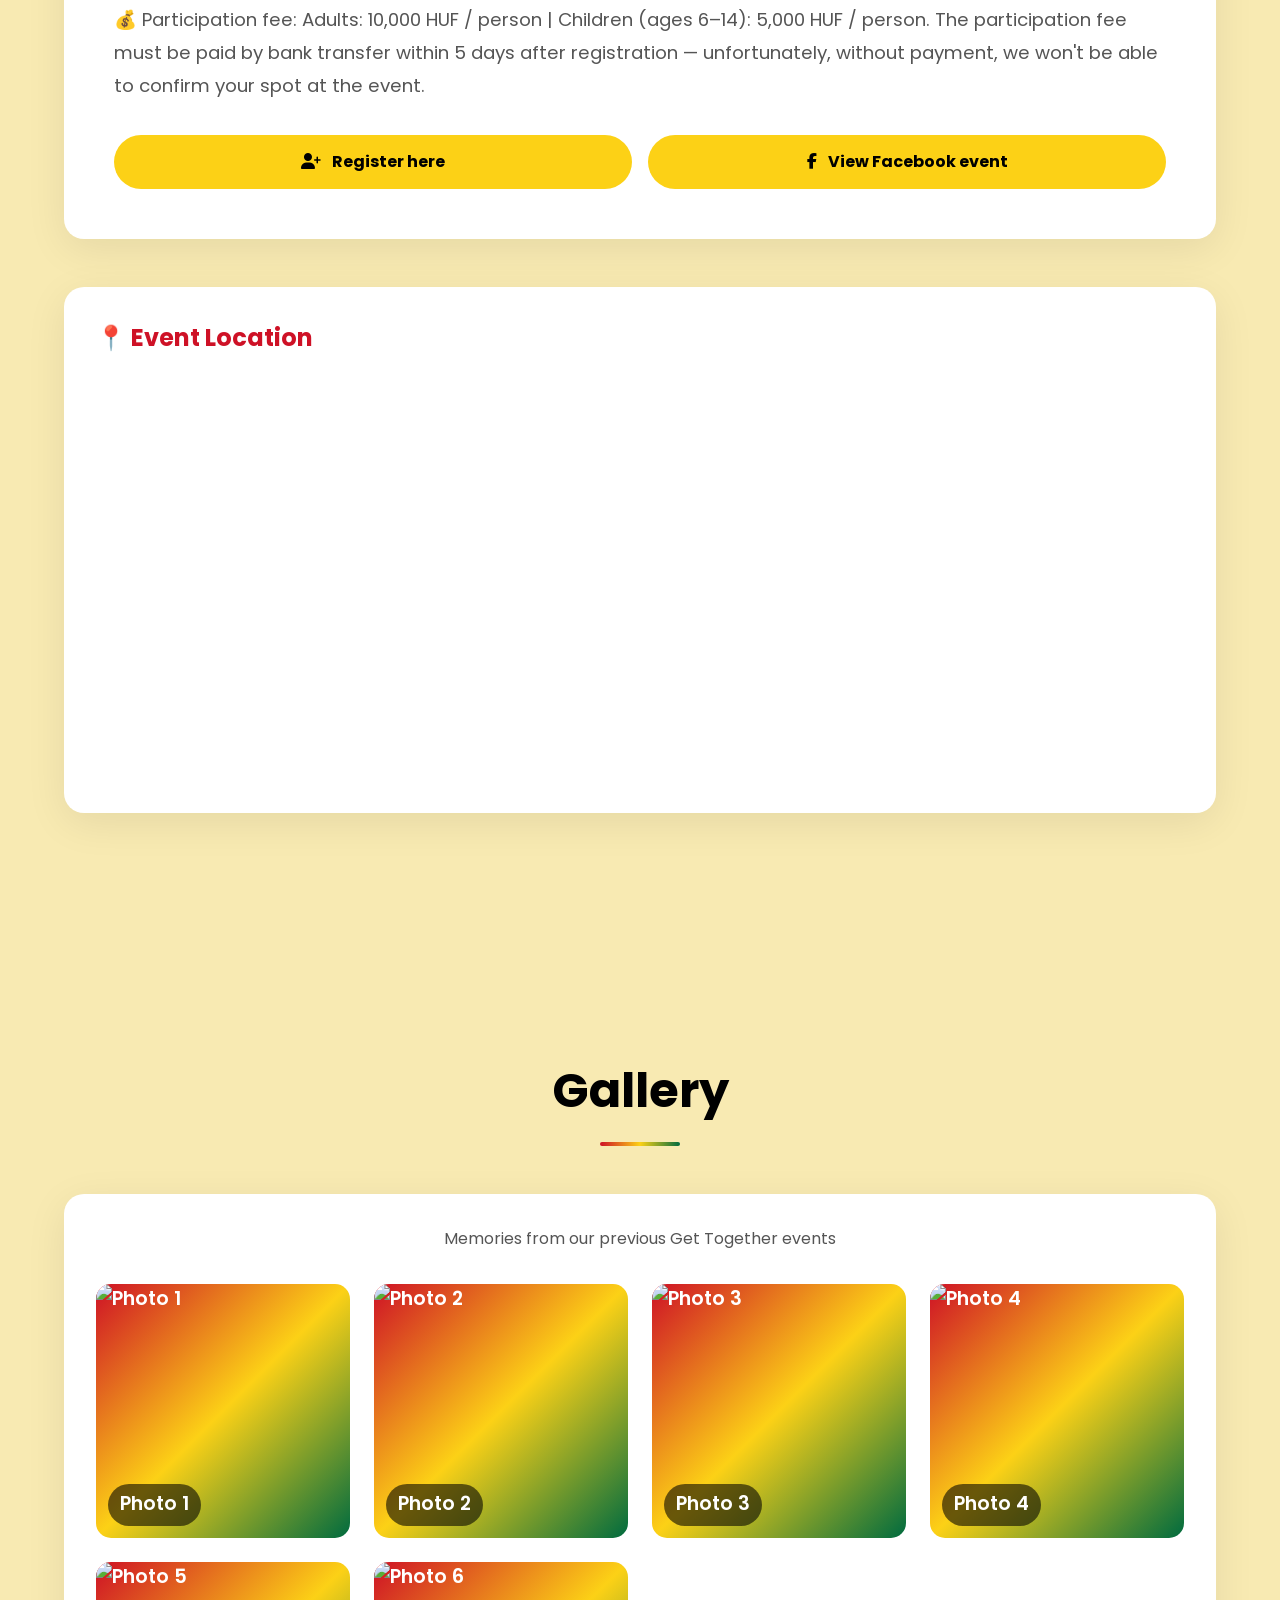
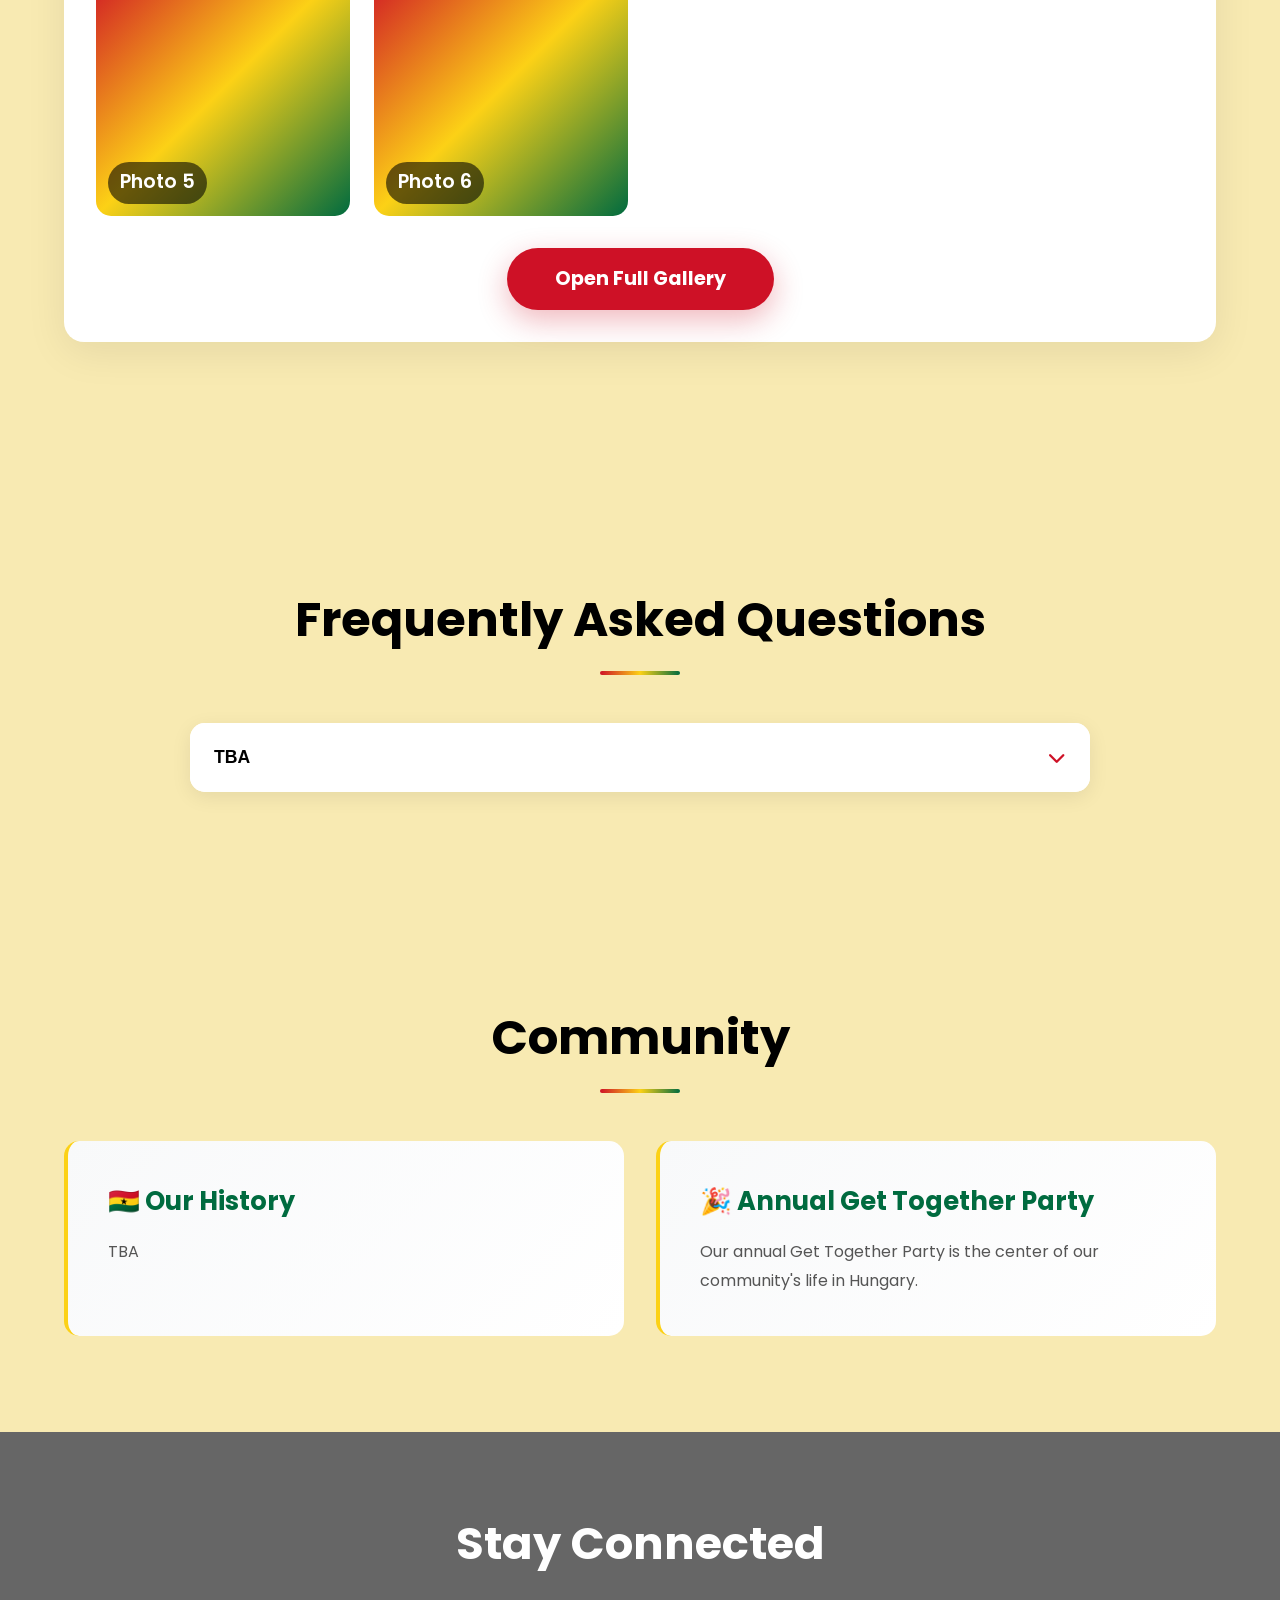
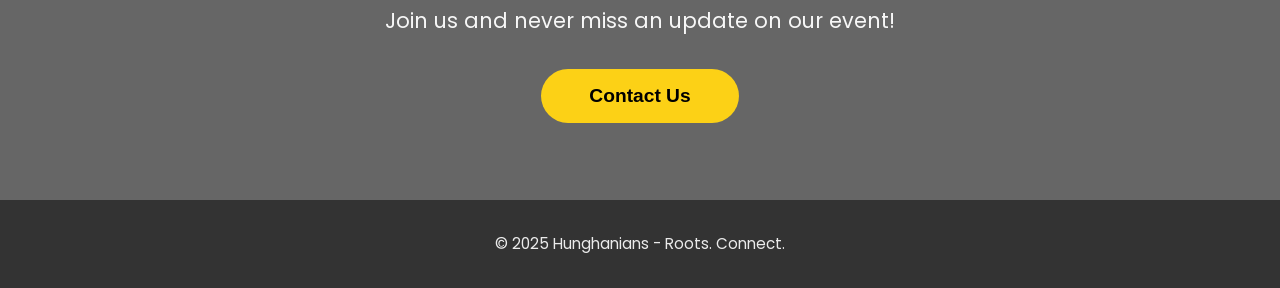
==== commit 3f86ee97: "Add files via upload" ====
--- a/index.html
+++ b/index.html
@@ -3,53 +3,46 @@
 <head>
     <meta charset="UTF-8">
     <meta name="viewport" content="width=device-width, initial-scale=1.0">
-    <title>Sankofa - Roots. Connect.</title>
+    <title>Hunghanians - Roots. Connect.</title>
+    <link href="https://fonts.googleapis.com/css2?family=Space+Grotesk:wght@300;400;500;600;700&display=swap" rel="stylesheet">
+    <link rel="stylesheet" href="https://cdnjs.cloudflare.com/ajax/libs/font-awesome/6.4.2/css/all.min.css" integrity="sha512-z3gLpd7yknf1YoNbCzqRKc4qyor8gaKU1qmn+CShxbuBusANI9QpRohGBreCFkKxLhei6S9CQXFEbbKuqLg0DA==" crossorigin="anonymous" referrerpolicy="no-referrer" />
     <style>
+        @import url('https://fonts.googleapis.com/css2?family=Poppins:wght@300;400;500;600;700&display=swap');
+
         * {
             margin: 0;
             padding: 0;
             box-sizing: border-box;
         }
 
+        :root {
+            --ghana-red: #CE1126;
+            --ghana-yellow: #FCD116;
+            --ghana-green: #006B3F;
+            --ghana-black: #000000;
+        }
+
         body {
-            font-family: 'Segoe UI', Tahoma, Geneva, Verdana, sans-serif;
+            font-family: 'Poppins', 'Space Grotesk', -apple-system, BlinkMacSystemFont, 'Segoe UI', sans-serif;
+            color: #1a1a1a;
+            line-height: 1.6;
             overflow-x: hidden;
-            background: #f5f5f5;
-        }
-
-    .kente-pattern {
-            background: linear-gradient(90deg, 
-                
-#CE1126 0%, 
-#CE1126 20%,
-                
-#FCD116 20%, 
-#FCD116 40%,
-                
-#006B3F 40%, 
-#006B3F 60%,
-                
-#000000 60%, 
-#000000 80%,
-                
-#CE1126 80%, 
-#CE1126 100%
-            );
-            height: 8px;
-}
-        }
-
-        nav {
-            background: #ffffff;
+        }
+
+        .nav {
+            position: fixed;
+            top: 0;
+            width: 100%;
             padding: 1.5rem 5%;
-            box-shadow: 0 2px 10px rgba(0,0,0,0.1);
-            position: sticky;
-            top: 0;
+            background: rgba(255, 255, 255, 0.98);
+            backdrop-filter: blur(10px);
             z-index: 1000;
+            box-shadow: 0 2px 20px rgba(0,0,0,0.05);
+            transition: all 0.3s ease;
         }
 
         .nav-content {
-            max-width: 1200px;
+            max-width: 1400px;
             margin: 0 auto;
             display: flex;
             justify-content: space-between;
@@ -57,110 +50,159 @@
         }
 
         .logo {
-            font-size: 1.5rem;
-            font-weight: bold;
-            background: linear-gradient(135deg, #CE1126, #FCD116, #006B3F);
-            -webkit-background-clip: text;
-            -webkit-text-fill-color: transparent;
-            background-clip: text;
+            height: 50px;
+            transition: transform 0.3s ease;
+        }
+
+        .logo:hover {
+            transform: scale(1.05);
         }
 
         .nav-links {
             display: flex;
-            gap: 2rem;
+            gap: 2.5rem;
             list-style: none;
+            align-items: center;
         }
 
         .nav-links a {
             text-decoration: none;
-            color: #333;
-            font-weight: 500;
-            transition: color 0.3s;
+            color: var(--ghana-black);
+            font-weight: 600;
+            font-size: 1rem;
+            transition: color 0.3s ease;
+            letter-spacing: 0.3px;
         }
 
         .nav-links a:hover {
-            color: #CE1126;
+            color: var(--ghana-red);
+        }
+
+        .language-switcher {
+            display: flex;
+            gap: 0.5rem;
+            align-items: center;
+            background: #f0f0f0;
+            padding: 0.5rem;
+            border-radius: 50px;
+        }
+
+        .lang-btn {
+            background: transparent;
+            border: none;
+            padding: 0.5rem 1rem;
+            border-radius: 50px;
+            cursor: pointer;
+            font-weight: 600;
+            transition: all 0.3s ease;
+            font-size: 0.9rem;
+        }
+
+        .lang-btn.active {
+            background: var(--ghana-red);
+            color: white;
+        }
+
+        .menu-toggle {
+            display: none;
+            flex-direction: column;
+            gap: 5px;
+            cursor: pointer;
+            padding: 5px;
+            background: none;
+            border: none;
+        }
+
+        .menu-toggle span {
+            width: 28px;
+            height: 3px;
+            background: var(--ghana-black);
+            border-radius: 2px;
+            transition: all 0.3s ease;
         }
 
         .hero {
-            background: linear-gradient(135deg, rgba(206, 17, 38, 0.95), rgba(0, 107, 63, 0.95)),
-                        url('data:image/svg+xml,<svg width="100" height="100" xmlns="http://www.w3.org/2000/svg"><rect width="20" height="20" fill="%23FCD116"/><rect x="20" width="20" height="20" fill="%23CE1126"/><rect x="40" width="20" height="20" fill="%23006B3F"/><rect x="60" width="20" height="20" fill="%23000000"/><rect x="80" width="20" height="20" fill="%23FCD116"/></svg>');
-            color: white;
-            padding: 8rem 5% 6rem;
+            background: linear-gradient(135deg, rgba(0, 107, 63, 0.7), rgba(206, 17, 38, 0.5)),
+                        url('background.jpeg') center/cover no-repeat fixed;
+            position: relative;
+            min-height: 100vh;
+            display: flex;
+            flex-direction: column;
+            justify-content: center;
+            align-items: center;
             text-align: center;
-            position: relative;
-            overflow: hidden;
-        }
-
-        .hero::before {
-            content: '';
-            position: absolute;
-            top: 0;
-            left: 0;
-            right: 0;
-            bottom: 0;
-            background: repeating-linear-gradient(
-                45deg,
-                transparent,
-                transparent 10px,
-                rgba(252, 209, 22, 0.1) 10px,
-                rgba(252, 209, 22, 0.1) 20px
-            );
-            animation: slide 20s linear infinite;
-        }
-
-        @keyframes slide {
-            0% { transform: translateX(0); }
-            100% { transform: translateX(28px); }
+            padding: 6rem 1rem 4rem;
         }
 
         .hero-content {
-            max-width: 900px;
-            margin: 0 auto;
             position: relative;
             z-index: 1;
+            color: #f8eab2;
+            max-width: 900px;
+            padding: 2rem;
+            animation: fadeInUp 1s ease;
+        }
+
+        @keyframes fadeInUp {
+            from {
+                opacity: 0;
+                transform: translateY(30px);
+            }
+            to {
+                opacity: 1;
+                transform: translateY(0);
+            }
         }
 
         .hero h1 {
-            font-size: 3.5rem;
-            margin-bottom: 1rem;
-            text-shadow: 2px 2px 4px rgba(0,0,0,0.3);
+            font-size: clamp(2.5rem, 8vw, 4.5rem);
+            font-weight: 700;
+            margin-bottom: 1.5rem;
+            text-shadow: 2px 2px 20px rgba(0,0,0,0.4);
+            letter-spacing: -1px;
         }
 
         .hero p {
-            font-size: 1.3rem;
-            margin-bottom: 2rem;
-            opacity: 0.95;
+            font-size: clamp(1.1rem, 3vw, 1.5rem);
+            margin-bottom: 2.5rem;
+            font-weight: 400;
+            text-shadow: 1px 1px 10px rgba(0,0,0,0.4);
         }
 
         .cta-button {
             display: inline-block;
-            padding: 1rem 2.5rem;
-            background: #FCD116;
-            color: #000;
+            padding: 1rem 3rem;
+            background: var(--ghana-red);
+            color: white;
             text-decoration: none;
-            font-weight: bold;
             border-radius: 50px;
-            transition: all 0.3s;
-            box-shadow: 0 4px 15px rgba(252, 209, 22, 0.4);
+            font-weight: 700;
+            font-size: clamp(1rem, 2.5vw, 1.2rem);
+            transition: all 0.3s ease;
+            box-shadow: 0 10px 30px rgba(206, 17, 38, 0.3);
+            border: none;
+            cursor: pointer;
         }
 
         .cta-button:hover {
+            background: var(--ghana-yellow);
+            color: var(--ghana-black);
             transform: translateY(-3px);
-            box-shadow: 0 6px 20px rgba(252, 209, 22, 0.6);
+            box-shadow: 0 15px 40px rgba(252, 209, 22, 0.4);
         }
 
         .section {
-            padding: 5rem 5%;
-            max-width: 1200px;
+            padding: clamp(3rem, 8vw, 6rem) 5%;
+            max-width: 1400px;
             margin: 0 auto;
         }
 
         .section-title {
+            font-size: clamp(2rem, 5vw, 3rem);
+            margin-bottom: 3rem;
             text-align: center;
-            font-size: 2.5rem;
-            margin-bottom: 3rem;
-            color: #333;
+            font-weight: 700;
+            color: var(--ghana-black);
             position: relative;
             padding-bottom: 1rem;
         }
@@ -171,223 +213,1473 @@
             bottom: 0;
             left: 50%;
             transform: translateX(-50%);
-            width: 100px;
+            width: 80px;
             height: 4px;
-            background: linear-gradient(90deg, #CE1126, #FCD116, #006B3F);
-        }
-
-        .cards {
+            background: linear-gradient(90deg, var(--ghana-red), var(--ghana-yellow), var(--ghana-green));
+            border-radius: 2px;
+        }
+
+        .countdown-container {
+            background: white;
+            border-radius: 20px;
+            padding: 2rem;
+            box-shadow: 0 10px 40px rgba(0,0,0,0.08);
+            margin-bottom: 3rem;
+            text-align: center;
+        }
+
+        .countdown-title {
+            font-size: 1.5rem;
+            color: var(--ghana-red);
+            margin-bottom: 1.5rem;
+            font-weight: 700;
+        }
+
+        .countdown {
+            display: flex;
+            justify-content: center;
+            gap: 2rem;
+            flex-wrap: wrap;
+        }
+
+        .countdown-item {
+            display: flex;
+            flex-direction: column;
+            align-items: center;
+            min-width: 100px;
+        }
+
+        .countdown-number {
+            font-size: 3rem;
+            font-weight: 700;
+            color: var(--ghana-green);
+            line-height: 1;
+            margin-bottom: 0.5rem;
+        }
+
+        .countdown-label {
+            font-size: 1rem;
+            color: #555;
+            text-transform: uppercase;
+            letter-spacing: 1px;
+        }
+
+        .event-card {
+            background: white;
+            border-radius: 20px;
+            padding: clamp(2rem, 5vw, 3rem);
+            box-shadow: 0 10px 40px rgba(0,0,0,0.08);
+            margin-bottom: 3rem;
+            transition: transform 0.3s ease, box-shadow 0.3s ease;
+            border: 2px solid transparent;
+        }
+
+        .event-card:hover {
+            transform: translateY(-5px);
+            box-shadow: 0 15px 50px rgba(0,0,0,0.12);
+            border-color: var(--ghana-yellow);
+        }
+
+        .event-header {
+            display: flex;
+            justify-content: space-between;
+            align-items: start;
+            margin-bottom: 2rem;
+            flex-wrap: wrap;
+            gap: 1rem;
+        }
+
+        .event-title {
+            font-size: clamp(1.5rem, 4vw, 2.2rem);
+            font-weight: 700;
+            color: var(--ghana-red);
+            margin-bottom: 0.5rem;
+        }
+
+        .event-date {
+            font-size: clamp(1rem, 2.5vw, 1.2rem);
+            color: var(--ghana-green);
+            font-weight: 600;
+        }
+
+        .event-description {
+            font-size: clamp(1rem, 2.5vw, 1.15rem);
+            color: #555;
+            line-height: 1.8;
+            margin-bottom: 1.5rem;
+        }
+
+        .event-location-date {
+            font-size: clamp(1rem, 2.5vw, 1.15rem);
+            color: #555;
+            line-height: 1.8;
+            margin: 0.5rem 0 1.5rem 0;
+        }
+
+        .gallery-container {
+            background: white;
+            border-radius: 20px;
+            padding: 2rem;
+            box-shadow: 0 10px 40px rgba(0,0,0,0.08);
+            margin-bottom: 3rem;
+        }
+
+        .gallery-grid {
+            display: grid;
+            grid-template-columns: repeat(auto-fit, minmax(250px, 1fr));
+            gap: 1.5rem;
+            margin-top: 2rem;
+        }
+
+        .gallery-item {
+            position: relative;
+            overflow: hidden;
+            border-radius: 15px;
+            aspect-ratio: 1;
+            cursor: pointer;
+            transition: transform 0.3s ease;
+            background: linear-gradient(135deg, var(--ghana-red), var(--ghana-yellow), var(--ghana-green));
+            display: flex;
+            align-items: center;
+            justify-content: center;
+            color: white;
+            font-size: 1.2rem;
+            font-weight: 600;
+        }
+
+        .gallery-item:hover {
+            transform: scale(1.05);
+        }
+
+        .gallery-item img {
+            width: 100%;
+            height: 100%;
+            object-fit: cover;
+            display: block;
+        }
+
+        .gallery-item span {
+            position: absolute;
+            left: 0.75rem;
+            bottom: 0.75rem;
+            padding: 0.35rem 0.75rem;
+            border-radius: 50px;
+            background: rgba(0, 0, 0, 0.58);
+            color: white;
+        }
+
+        .map-container {
+            background: white;
+            border-radius: 20px;
+            padding: 2rem;
+            box-shadow: 0 10px 40px rgba(0,0,0,0.08);
+            margin-bottom: 3rem;
+        }
+
+        .map-wrapper {
+            border-radius: 15px;
+            overflow: hidden;
+            height: 400px;
+            margin-top: 1.5rem;
+        }
+
+        .map-wrapper iframe {
+            width: 100%;
+            height: 100%;
+            border: none;
+        }
+
+        .faq-container {
+            max-width: 900px;
+            margin: 0 auto;
+        }
+
+        .faq-item {
+            background: white;
+            border-radius: 15px;
+            margin-bottom: 1rem;
+            box-shadow: 0 5px 20px rgba(0,0,0,0.08);
+            overflow: hidden;
+            transition: all 0.3s ease;
+        }
+
+        .faq-question {
+            width: 100%;
+            padding: 1.5rem;
+            background: white;
+            border: none;
+            text-align: left;
+            font-size: 1.1rem;
+            font-weight: 600;
+            color: var(--ghana-black);
+            cursor: pointer;
+            display: flex;
+            justify-content: space-between;
+            align-items: center;
+            transition: all 0.3s ease;
+        }
+
+        .faq-question:hover {
+            background: #f8f9fa;
+            color: var(--ghana-red);
+        }
+
+        .faq-question i {
+            transition: transform 0.3s ease;
+            color: var(--ghana-red);
+        }
+
+        .faq-question.active i {
+            transform: rotate(180deg);
+        }
+
+        .faq-answer {
+            max-height: 0;
+            overflow: hidden;
+            transition: max-height 0.3s ease;
+        }
+
+        .faq-answer-content {
+            padding: 0 1.5rem 1.5rem;
+            color: #555;
+            line-height: 1.8;
+        }
+
+        .faq-item.active .faq-answer {
+            max-height: 500px;
+        }
+
+        .info-grid {
             display: grid;
             grid-template-columns: repeat(auto-fit, minmax(300px, 1fr));
             gap: 2rem;
-            margin-top: 3rem;
-        }
-
-        .card {
+            margin-top: 2rem;
+        }
+
+        .info-card {
+            background: linear-gradient(135deg, #f8f9fa, #ffffff);
+            padding: 2.5rem;
+            border-radius: 15px;
+            border-left: 4px solid var(--ghana-yellow);
+            transition: all 0.3s ease;
+        }
+
+        .info-card:hover {
+            border-left-color: var(--ghana-red);
+            transform: translateY(-5px);
+            box-shadow: 0 10px 30px rgba(0,0,0,0.1);
+        }
+
+        .info-card h3 {
+            font-size: clamp(1.3rem, 3vw, 1.6rem);
+            margin-bottom: 1rem;
+            color: var(--ghana-green);
+            font-weight: 700;
+        }
+
+        .info-card p {
+            color: #555;
+            line-height: 1.8;
+            font-size: 1rem;
+        }
+
+        .contact-section {
+            background: linear-gradient(rgba(0, 0, 0, 0.6), rgba(0, 0, 0, 0.6)),
+                        url('background_down.jpeg') center/cover no-repeat fixed;
+            color: white;
+            text-align: center;
+            padding: clamp(3rem, 6vw, 5rem) 5%;
+            margin-top: 0;
+        }
+
+        .contact-section h2 {
+            font-size: clamp(2rem, 5vw, 2.8rem);
+            margin-bottom: 1.5rem;
+            font-weight: 700;
+        }
+
+        .contact-section p {
+            font-size: clamp(1.1rem, 2.5vw, 1.3rem);
+            margin-bottom: 2rem;
+            opacity: 0.95;
+        }
+
+        .contact-button {
+            display: inline-block;
+            padding: 1rem 3rem;
+            background: var(--ghana-yellow);
+            color: var(--ghana-black);
+            text-decoration: none;
+            border-radius: 50px;
+            font-weight: 700;
+            font-size: clamp(1rem, 2.5vw, 1.2rem);
+            transition: all 0.3s ease;
+            border: none;
+            cursor: pointer;
+        }
+
+        .contact-button:hover {
+            transform: scale(1.05);
+            box-shadow: 0 10px 30px rgba(0,0,0,0.3);
             background: white;
+        }
+
+        footer {
+            background-color: #333;
+            color: white;
+            text-align: center;
+            padding: 2rem 5%;
+        }
+
+        footer p {
+            opacity: 0.9;
+            font-size: 0.95rem;
+        }
+        
+        #event, #community, #gallery-preview, #faq {
+            background-color: #f8eab2;
+        }
+
+        .event-buttons {
+            display: flex;
+            justify-content: space-between;
+            align-items: center;
+            gap: 1rem;
+            margin-top: 2rem;
+        }
+
+        .event-button {
+            flex: 1;
+            text-align: center;
+            font-size: clamp(0.9rem, 2vw, 1rem);
+            padding: 0.9rem 1.5rem;
+        }
+
+        .event-button i {
+            margin-right: 0.5rem;
+        }
+
+        .modal {
+            display: none;
+            position: fixed;
+            z-index: 2000;
+            left: 0;
+            top: 0;
+            width: 100%;
+            height: 100%;
+            background-color: rgba(0, 0, 0, 0.6);
+            backdrop-filter: blur(5px);
+            animation: fadeIn 0.3s ease;
+        }
+
+        @keyframes fadeIn {
+            from { opacity: 0; }
+            to { opacity: 1; }
+        }
+
+        .modal-content {
+            background-color: #fefefe;
+            margin: 5% auto;
+            padding: 0;
+            border-radius: 20px;
+            width: 90%;
+            max-width: 600px;
+            box-shadow: 0 20px 60px rgba(0,0,0,0.3);
+            animation: slideDown 0.4s ease;
+            overflow: hidden;
+        }
+
+        @keyframes slideDown {
+            from {
+                transform: translateY(-50px);
+                opacity: 0;
+            }
+            to {
+                transform: translateY(0);
+                opacity: 1;
+            }
+        }
+
+        .modal-header {
+            background: #333;
             padding: 2rem;
-            border-radius: 15px;
-            box-shadow: 0 5px 20px rgba(0,0,0,0.1);
-            transition: transform 0.3s, box-shadow 0.3s;
-            border-top: 4px solid #FCD116;
-        }
-
-        .card:hover {
-            transform: translateY(-10px);
-            box-shadow: 0 10px 30px rgba(0,0,0,0.15);
-        }
-
-        .card-icon {
-            width: 60px;
-            height: 60px;
-            background: linear-gradient(135deg, #CE1126, #006B3F);
+            color: white;
+            position: relative;
+        }
+
+        .modal-header h2 {
+            margin: 0;
+            font-size: 1.8rem;
+        }
+
+        .close {
+            position: absolute;
+            right: 1.5rem;
+            top: 1.5rem;
+            color: white;
+            font-size: 2rem;
+            font-weight: bold;
+            cursor: pointer;
+            background: none;
+            border: none;
+            width: 40px;
+            height: 40px;
             border-radius: 50%;
             display: flex;
             align-items: center;
             justify-content: center;
-            font-size: 2rem;
+            transition: all 0.3s ease;
+        }
+
+        .close:hover,
+        .close:focus {
+            background: rgba(255, 255, 255, 0.2);
+            transform: rotate(90deg);
+        }
+
+        .modal-body {
+            padding: 2rem;
+        }
+
+        .form-group {
             margin-bottom: 1.5rem;
         }
 
-        .card h3 {
-            font-size: 1.5rem;
+        .form-group label {
+            display: block;
+            margin-bottom: 0.5rem;
+            font-weight: 600;
+            color: var(--ghana-black);
+        }
+
+        .form-group input,
+        .form-group textarea {
+            width: 100%;
+            padding: 0.8rem;
+            border: 2px solid #e0e0e0;
+            border-radius: 10px;
+            font-family: inherit;
+            font-size: 1rem;
+            transition: border-color 0.3s ease;
+        }
+
+        .form-group input:focus,
+        .form-group textarea:focus {
+            outline: none;
+            border-color: var(--ghana-yellow);
+        }
+
+        .form-group textarea {
+            resize: vertical;
+            min-height: 120px;
+        }
+
+        .submit-button {
+            width: 100%;
+            padding: 1rem;
+            background: var(--ghana-red);
+            color: white;
+            border: none;
+            border-radius: 50px;
+            font-weight: 700;
+            font-size: 1.1rem;
+            cursor: pointer;
+            transition: all 0.3s ease;
+        }
+
+        .submit-button:hover {
+            background: var(--ghana-yellow);
+            color: var(--ghana-black);
+            transform: translateY(-2px);
+            box-shadow: 0 10px 30px rgba(206, 17, 38, 0.3);
+        }
+
+        .success-message {
+            display: none;
+            text-align: center;
+            padding: 3rem 2rem;
+        }
+
+        .success-message i {
+            font-size: 4rem;
+            color: var(--ghana-green);
             margin-bottom: 1rem;
-            color: #333;
-        }
-
-        .card p {
-            color: #666;
-            line-height: 1.6;
-        }
-
-        .events {
-            background: linear-gradient(135deg, #006B3F, #004d2c);
-            color: white;
-            padding: 5rem 5%;
-        }
-
-        .events-content {
-            max-width: 1200px;
-            margin: 0 auto;
-        }
-
-        .event-item {
-            background: rgba(255,255,255,0.1);
-            padding: 2rem;
-            margin-bottom: 1.5rem;
-            border-radius: 10px;
-            border-left: 5px solid #FCD116;
-            backdrop-filter: blur(10px);
-            transition: all 0.3s;
-        }
-
-        .event-item:hover {
-            background: rgba(255,255,255,0.15);
-            transform: translateX(10px);
-        }
-
-        .event-date {
-            color: #FCD116;
-            font-weight: bold;
-            font-size: 1.1rem;
-            margin-bottom: 0.5rem;
-        }
-
-        .event-title {
-            font-size: 1.5rem;
-            margin-bottom: 0.5rem;
-        }
-
-        footer {
-            background: #1a1a1a;
-            color: white;
-            text-align: center;
-            padding: 3rem 5%;
-        }
-
-        .footer-content {
-            max-width: 1200px;
-            margin: 0 auto;
-        }
-
-        .social-links {
-            display: flex;
-            gap: 1.5rem;
-            justify-content: center;
-            margin-bottom: 2rem;
-        }
-
-        .social-links a {
-            width: 50px;
-            height: 50px;
-            background: linear-gradient(135deg, #CE1126, #006B3F);
-            border-radius: 50%;
-            display: flex;
-            align-items: center;
-            justify-content: center;
-            color: white;
-            text-decoration: none;
-            font-size: 1.5rem;
-            transition: transform 0.3s;
-        }
-
-        .social-links a:hover {
-            transform: scale(1.1);
-        }
-
+        }
+
+        .success-message h3 {
+            color: var(--ghana-green);
+            margin-bottom: 1rem;
+        }
+        
         @media (max-width: 768px) {
-            .hero h1 {
-                font-size: 2.5rem;
+            .menu-toggle {
+                display: flex;
             }
 
             .nav-links {
-                gap: 1rem;
-                font-size: 0.9rem;
+                position: absolute;
+                top: 100%;
+                left: 0;
+                right: 0;
+                background: white;
+                flex-direction: column;
+                gap: 0;
+                padding: 0;
+                max-height: 0;
+                overflow: hidden;
+                transition: max-height 0.3s ease;
+                box-shadow: 0 10px 30px rgba(0,0,0,0.1);
+            }
+
+            .nav-links.active {
+                max-height: 600px;
+            }
+
+            .nav-links li {
+                border-bottom: 1px solid #f0f0f0;
+                width: 100%;
+            }
+
+            .nav-links a {
+                display: block;
+                padding: 1.2rem 5%;
+                font-size: 1.1rem;
+            }
+
+            .language-switcher {
+                margin: 1rem 5%;
+                width: auto;
+            }
+
+            .logo {
+                height: 40px;
             }
 
             .section {
                 padding: 3rem 5%;
             }
-        }
+
+            .event-buttons {
+                flex-direction: column;
+            }
+
+            .modal-content {
+                margin: 10% auto;
+                width: 95%;
+            }
+
+            .countdown {
+                gap: 1rem;
+            }
+
+            .countdown-item {
+                min-width: 70px;
+            }
+
+            .countdown-number {
+                font-size: 2rem;
+            }
+
+            .gallery-grid {
+                grid-template-columns: repeat(auto-fit, minmax(150px, 1fr));
+            }
+
+            .hero {
+                background-position: center 30%;
+                background-attachment: scroll;
+                min-height: 80vh;
+            }
+            
+            .contact-section {
+                background-position: center 40%;
+                background-attachment: scroll;
+                padding: clamp(4rem, 8vw, 6rem) 5%;
+            }
+        }
+
+        @media (min-width: 769px) and (max-width: 1024px) {
+            .nav-content {
+                padding: 0 2rem;
+            }
+
+            .info-grid {
+                grid-template-columns: repeat(2, 1fr);
+            }
+        }
+
+        @media (min-width: 1441px) {
+            .section {
+                padding: 6rem 10%;
+            }
+
+            .hero h1 {
+                font-size: 5rem;
+            }
+
+            .hero p {
+                font-size: 1.6rem;
+            }
+        }
+        /* Easter Egg Snake Game Styles */
+            #snakeGame {
+                display: none;
+                position: fixed;
+                top: 0;
+                left: 0;
+                width: 100%;
+                height: 100%;
+                background: rgba(0, 0, 0, 0.95);
+                z-index: 9999;
+                animation: fadeIn 0.3s ease;
+            }
+            
+            #snakeCanvas {
+                display: block;
+                margin: 0 auto;
+                background: #1a1a1a;
+                border: 4px solid var(--ghana-yellow);
+                box-shadow: 0 0 30px rgba(252, 209, 22, 0.5);
+            }
+            
+            .snake-game-ui {
+                position: absolute;
+                top: 20px;
+                left: 50%;
+                transform: translateX(-50%);
+                color: white;
+                font-size: 1.5rem;
+                font-weight: bold;
+                text-align: center;
+                width: 90%;
+                max-width: 800px;
+                display: flex;
+                justify-content: space-between;
+                padding: 0 20px;
+            }
+            
+            .snake-game-score {
+                color: var(--ghana-yellow);
+            }
+            
+            .snake-game-close {
+                position: absolute;
+                top: 20px;
+                right: 20px;
+                background: var(--ghana-red);
+                color: white;
+                border: none;
+                width: 50px;
+                height: 50px;
+                border-radius: 50%;
+                font-size: 1.5rem;
+                cursor: pointer;
+                transition: all 0.3s ease;
+                z-index: 10000;
+            }
+            
+            .snake-game-close:hover {
+                background: var(--ghana-yellow);
+                color: var(--ghana-black);
+                transform: rotate(90deg);
+            }
+            
+            .snake-game-instructions {
+                position: absolute;
+                bottom: 30px;
+                left: 50%;
+                transform: translateX(-50%);
+                color: white;
+                text-align: center;
+                font-size: 1rem;
+                opacity: 0.8;
+            }
+            
+            .snake-game-over-screen {
+                display: none;
+                position: absolute;
+                top: 50%;
+                left: 50%;
+                transform: translate(-50%, -50%);
+                background: white;
+                padding: 3rem;
+                border-radius: 20px;
+                text-align: center;
+                box-shadow: 0 20px 60px rgba(0,0,0,0.5);
+                min-width: 300px;
+            }
+            
+            .snake-game-over-screen h2 {
+                color: var(--ghana-red);
+                margin-bottom: 1rem;
+                font-size: 2.5rem;
+            }
+            
+            .snake-game-over-screen p {
+                color: var(--ghana-black);
+                margin-bottom: 2rem;
+                font-size: 1.3rem;
+            }
+            
+            .snake-game-restart-btn {
+                background: var(--ghana-green);
+                color: white;
+                border: none;
+                padding: 1rem 2rem;
+                border-radius: 50px;
+                font-weight: bold;
+                font-size: 1.1rem;
+                cursor: pointer;
+                transition: all 0.3s ease;
+            }
+            
+            .snake-game-restart-btn:hover {
+                background: var(--ghana-yellow);
+                color: var(--ghana-black);
+                transform: translateY(-3px);
+            }
     </style>
 </head>
 <body>
-    <div class="kente-pattern"></div>
-    
-    <nav>
+    <nav class="nav" role="navigation" aria-label="Main navigation">
         <div class="nav-content">
-            <div class="logo">Sankofa</div>
-            <ul class="nav-links">
-                <li><a href="#about">Rólunk</a></li>
-                <li><a href="#programs">Programjaink</a></li>
-                <li><a href="#events">Események</a></li>
-                <li><a href="#contact">Kapcsolat</a></li>
+            <img src="logo_new.jpg" alt="Hunghanians Logo" class="logo">
+            <button class="menu-toggle" id="menuToggle" aria-label="Toggle navigation menu" aria-expanded="false">
+                <span></span>
+                <span></span>
+                <span></span>
+            </button>
+            <ul class="nav-links" id="navLinks" role="menubar">
+                <li role="none"><a href="#home" role="menuitem" class="translate" data-en="Home" data-hu="Főoldal">Home</a></li>
+                <li role="none"><a href="#event" role="menuitem" class="translate" data-en="Event" data-hu="Esemény">Event</a></li>
+                <li role="none"><a href="gallery.html" role="menuitem" class="translate" data-en="Gallery" data-hu="Galéria">Gallery</a></li>
+                <li role="none"><a href="#faq" role="menuitem" class="translate" data-en="FAQ" data-hu="GYIK">FAQ</a></li>
+                <li role="none"><a href="#contact" role="menuitem" class="translate" data-en="Contact" data-hu="Kapcsolat">Contact</a></li>
+                <li role="none" class="language-switcher">
+                    <button class="lang-btn active" data-lang="en">EN</button>
+                    <button class="lang-btn" data-lang="hu">HU</button>
+                </li>
             </ul>
         </div>
     </nav>
 
-    <section class="hero">
+    <section class="hero" id="home">
         <div class="hero-content">
-            <h1>Akwaaba!</h1>
-            <p>Üdvözöljük a magyarországi ghánaiak hivatalos oldalán.</p>
-            <a href="#about" class="cta-button">Csatlakozz hozzánk!</a>
+            <h1>Akwaaba</h1>
+            <p class="translate" data-en="Celebrating Ghanaian Culture & Community in Hungary" data-hu="Ghánai kultúra és közösség ünneplése Magyarországon">Celebrating Ghanaian Culture & Community in Hungary</p>
+            <a href="#event" class="cta-button translate" data-en="Discover Our Next Event" data-hu="Fedezd fel a következő eseményünket">Discover Our Next Event</a>
         </div>
     </section>
 
-    <section class="section" id="about">
-        <h2 class="section-title">Rólunk</h2>
-        <p style="text-align: center; max-width: 800px; margin: 0 auto; color: #666; font-size: 1.1rem; line-height: 1.8;">
-            A Ghánai-Magyar Közösség egy élénk hálózat, amely ünnepli Ghána gazdag kulturális örökségét, miközben otthonának tekinti Magyarországot. Kapcsolatokat ápolunk, hagyományokat őrzünk, és kulturális cserelehetőségeket teremtünk a két nemzet között.
-        </p>
-    </section>
-
-    <section class="section" id="programs">
-        <h2 class="section-title">Programjaink</h2>
-        <div class="cards">
-            <div class="card">
-                <div class="card-icon">🎭</div>
-                <h3>Kulturális események</h3>
-                <p>Tapasztald meg a hagyományos ghánai ünnepeket, zenét, táncot és fesztiválokat évközben, miközben megosztjuk örökségünket a magyar közösséggel.</p>
+    <section class="section" id="event">
+        <h2 class="section-title translate" data-en="Upcoming Event" data-hu="Közelgő események">Upcoming Event</h2>
+        
+        <div class="countdown-container">
+            <h3 class="countdown-title translate" data-en="Event Starts In:" data-hu="Az esemény kezdete:">Event Starts In:</h3>
+            <div class="countdown">
+                <div class="countdown-item">
+                    <span class="countdown-number" id="days">0</span>
+                    <span class="countdown-label translate" data-en="Days" data-hu="Nap">Days</span>
+                </div>
+                <div class="countdown-item">
+                    <span class="countdown-number" id="hours">0</span>
+                    <span class="countdown-label translate" data-en="Hours" data-hu="Óra">Hours</span>
+                </div>
+                <div class="countdown-item">
+                    <span class="countdown-number" id="minutes">0</span>
+                    <span class="countdown-label translate" data-en="Minutes" data-hu="Perc">Minutes</span>
+                </div>
+                <div class="countdown-item">
+                    <span class="countdown-number" id="seconds">0</span>
+                    <span class="countdown-label translate" data-en="Seconds" data-hu="Másodperc">Seconds</span>
+                </div>
             </div>
-            <div class="card">
-                <div class="card-icon">🍲</div>
-                <h3>Ghánai ételek</h3>
-                <p>Csatlakozz főzőműhelyeinkhez és gasztronómiai fesztiváljainkhoz, ahol autentikus ghánai ételeket kóstolhat meg, mint a jollof rizs, fufu és mogyoróleves.</p>
         </div>
-    </section>
-
-    <section class="events" id="events">
-        <div class="events-content">
-            <h2 class="section-title" style="color: white;">Közelgő események</h2>
-            <div class="event-item">
-                <div class="event-date">Augusztus 8-9., 2026</div>
-                <div class="event-title">Ghánai találkozó</div>
-                <p>Csatlakozz hozzánk egy nagyszerű ünneplésre hagyományos zenével és autentikus ghánai konyhával.</p>
+
+        <div class="event-card">
+            <div class="event-header">
+                <div>
+                    <h3 class="event-title translate" data-en="Get Together 2026" data-hu="Ghánai találkozó 2026">Get Together 2026</h3>
+                    <p class="event-date translate" data-en="August 8-9, 2026" data-hu="2026. augusztus 8-9.">August 8-9, 2026</p>
+                </div>
+            </div>
+            <p class="event-description translate" data-en="Hello dear friend! If you'd like to take part in the Ghanaian Get Together Party, please fill out this 3-minute registration form. It's important to complete it, as this information helps us plan food and drinks for the event." data-hu="Kedves érdeklődő! Ha szeretnél részt venni a ghánai összejövetelen, kérlek, töltsd ki ezt a 3 perces regisztrációs űrlapot. Fontos, hogy kitöltsd, mert ezek az információk segítenek nekünk az eseményre szükséges ételek és italok megtervezésében.">
+                Hello dear friend! If you'd like to take part in the Ghanaian Get Together Party, please fill out this 3-minute registration form. It's important to complete it, as this information helps us plan food and drinks for the event.
+            </p>
+
+            <p class="event-location-date translate" data-en="📍 Location: Inárcs, Szőlőhegy, 2365 (KEMP)" data-hu="📍 Helyszín: Inárcs, Szőlőhegy, 2365 (KEMP)">
+                📍 Location: Inárcs, Szőlőhegy, 2365 (KEMP)
+            </p>
+
+            <p class="event-description translate" data-en="💰 Participation fee: Adults: 10,000 HUF / person | Children (ages 6–14): 5,000 HUF / person. The participation fee must be paid by bank transfer within 5 days after registration — unfortunately, without payment, we won't be able to confirm your spot at the event." data-hu="💰 Részvételi díj: Felnőttek: 10,000 HUF / fő | Gyerekek (6-14 évesek): 5,000 HUF / fő. A részvételi díjat banki átutalással kell befizetni a regisztrációt követő 5 napon belül — sajnos fizetés nélkül nem tudjuk megerősíteni a résztvételedet az eseményen.">
+            💰 Participation fee: Adults: 10,000 HUF / person | Children (ages 6–14): 5,000 HUF / person. The participation fee must be paid by bank transfer within 5 days after registration — unfortunately, without payment, we won't be able to confirm your spot at the event.
+            </p>
+
+            <div class="event-buttons">
+                <a href="https://docs.google.com/forms/d/1s4tyGlh01djRyoiZPimXUjb_PSEqfbLgj7vmx87SHZI/preview" target="_blank" rel="noopener noreferrer" class="contact-button event-button translate" aria-label="Register for the event" data-en="Register here" data-hu="Regisztráció">
+                    <i class="fa-solid fa-user-plus" aria-hidden="true"></i> <span class="translate" data-en="Register here" data-hu="Regisztráció">Register here</span>
+                </a>
+                <a href="https://www.facebook.com/events/2044645652980491/" target="_blank" rel="noopener noreferrer" class="contact-button event-button translate" aria-label="View event on Facebook" data-en="View Facebook event" data-hu="Facebook esemény">
+                    <i class="fab fa-facebook-f" aria-hidden="true"></i> <span class="translate" data-en="View Facebook event" data-hu="Facebook esemény">View Facebook event</span>
+                </a>
+            </div>
+        </div>
+
+        <!-- Map Section -->
+        <div class="map-container">
+            <h3 class="translate" data-en="📍 Event Location" data-hu="📍 Esemény helyszíne" style="font-size: 1.5rem; color: var(--ghana-red); margin-bottom: 1rem;">📍 Event Location</h3>
+            <div class="map-wrapper">
+                <iframe src="https://www.google.com/maps/embed?pb=!1m14!1m8!1m3!1d10828.633112898493!2d19.3070943!3d47.2721604!3m2!1i1024!2i768!4f13.1!3m3!1m2!1s0x474193b4de4be4ed%3A0x156524f9b53e990b!2sKelet-Eur%C3%B3pa%20Misszi%C3%B3!5e0!3m2!1sen!2shu!4v1761596276211!5m2!1sen!2shu" width="600" height="450" style="border:0;" allowfullscreen="" loading="lazy" referrerpolicy="no-referrer-when-downgrade"></iframe>
             </div>
         </div>
     </section>
 
-    <section class="section" id="contact">
-        <h2 class="section-title">Lépjünk kapcsolatba</h2>
-        <p style="text-align: center; color: #666; font-size: 1.1rem; max-width: 600px; margin: 2rem auto;">
-            Szeretnél többet megtudni a közösségünkről vagy részt venni a közelgő rendezvényeinken? Lépj velünk kapcsolatba!
-        </p>
-        <div style="text-align: center; margin-top: 2rem;">
-            <a href="mailto:info@roots-connect.hu" class="cta-button">Contact Us</a>
+    <section class="section" id="gallery-preview">
+        <h2 class="section-title translate" data-en="Gallery" data-hu="Galéria">Gallery</h2>
+        <div class="gallery-container">
+            <p class="translate" data-en="Memories from our previous Get Together events" data-hu="Emlékképek korábbi ghánai találkozókról" style="text-align: center; color: #555; margin-bottom: 1rem;">Memories from our previous Get Together events</p>
+            <div class="gallery-grid">
+                <div class="gallery-item">
+                    <img src="image1.jpg" alt="Photo 1">
+                    <span class="translate" data-en="Photo 1" data-hu="Kép 1">Photo 1</span>
+                </div>
+                <div class="gallery-item">
+                    <img src="image2.jpg" alt="Photo 2">
+                    <span class="translate" data-en="Photo 2" data-hu="Kép 2">Photo 2</span>
+                </div>
+                <div class="gallery-item">
+                    <img src="image3.jpg" alt="Photo 3">
+                    <span class="translate" data-en="Photo 3" data-hu="Kép 3">Photo 3</span>
+                </div>
+                <div class="gallery-item">
+                    <img src="image4.jpg" alt="Photo 4">
+                    <span class="translate" data-en="Photo 4" data-hu="Kép 4">Photo 4</span>
+                </div>
+                <div class="gallery-item">
+                    <img src="image5.jpg" alt="Photo 5">
+                    <span class="translate" data-en="Photo 5" data-hu="Kép 5">Photo 5</span>
+                </div>
+                <div class="gallery-item">
+                    <img src="image6.jpg" alt="Photo 6">
+                    <span class="translate" data-en="Photo 6" data-hu="Kép 6">Photo 6</span>
+                </div>
+            </div>
+            <div style="text-align: center; margin-top: 2rem;">
+                <a href="gallery.html" class="cta-button translate" data-en="Open Full Gallery" data-hu="Teljes galéria megnyitása">Open Full Gallery</a>
+            </div>
         </div>
     </section>
 
-    <footer>
-        <div class="footer-content">
-            <div class="social-links">
-                <a href="https://www.facebook.com" title="Facebook">f</a>
-                <a href="https://www.instagram.com" title="Instagram">📷</a>
-                <a href="https://www.x.com" title="X">X</a>
-                <a href="https://www.whatsapp.com" title="WhatsApp">💬</a>
+    <section class="section" id="faq">
+        <h2 class="section-title translate" data-en="Frequently Asked Questions" data-hu="Gyakran Ismételt Kérdések">Frequently Asked Questions</h2>
+        <div class="faq-container">
+            <div class="faq-item">
+                <button class="faq-question">
+                    <span class="translate" data-en="TBA" data-hu="TBA">TBA</span>
+                    <i class="fas fa-chevron-down"></i>
+                </button>
+                <div class="faq-answer">
+                    <div class="faq-answer-content translate" data-en="TBA" data-hu="TBA">
+                        TBA
+                    </div>
+                </div>
             </div>
-            <p>&copy; 2025 Sankofa community. All rights reserved.</p>
-            <p style="margin-top: 1rem; opacity: 0.8;">Sankofa - Roots. Connect.</p>
         </div>
+    </section>
+
+    <section class="section" id="community">
+        <h2 class="section-title translate" data-en="Community" data-hu="Közösség">Community</h2>
+        <div class="info-grid">
+            <div class="info-card">
+                <h3 class="translate" data-en="🇬🇭 Our History" data-hu="🇬🇭 Történetünk">🇬🇭 Our History</h3>
+                <p class="translate" data-en="TBA" data-hu="TBA">
+                    TBA
+                </p>
+            </div>
+            <div class="info-card">
+                <h3 class="translate" data-en="🎉 Annual Get Together Party" data-hu="🎉 Éves Ghánai Találkozó">🎉 Annual Get Together Party</h3>
+                <p class="translate" data-en="Our annual Get Together Party is the center of our community's life in Hungary." data-hu="Az éves ghánai találkozó közösségünk életének központja Magyarországon.">
+                    Our annual Get Together Party is the center of our community's life in Hungary.
+                </p>
+            </div>
+        </div>
+    </section>
+
+    <section class="contact-section" id="contact">
+        <h2 class="translate" data-en="Stay Connected" data-hu="Maradjunk kapcsolatban">Stay Connected</h2>
+        <p class="translate" data-en="Join us and never miss an update on our event!" data-hu="Csatlakozz hozzánk, és ne maradj le egyetlen értesítésről sem!">Join us and never miss an update on our event!</p>
+        <button class="contact-button" id="contactBtn" aria-label="Open contact form"><span class="translate" data-en="Contact Us" data-hu="Lépj velünk kapcsolatba">Contact Us</span></button>
+    </section>
+
+    <!-- Contact Modal -->
+    <div id="contactModal" class="modal" role="dialog" aria-labelledby="modalTitle" aria-modal="true">
+        <div class="modal-content">
+            <div class="modal-header">
+                <h2 id="modalTitle" class="translate" data-en="Get in Touch" data-hu="Lépj velünk kapcsolatba">Get in Touch</h2>
+                <button class="close" id="closeModal" aria-label="Close contact form">&times;</button>
+            </div>
+            <div class="modal-body">
+                <form id="contactForm">
+                    <div class="form-group">
+                        <label for="name" class="translate" data-en="Name *" data-hu="Név *">Name *</label>
+                        <input type="text" id="name" name="name" required aria-required="true">
+                    </div>
+                    <div class="form-group">
+                        <label for="email" class="translate" data-en="Email *" data-hu="Email *">Email *</label>
+                        <input type="email" id="email" name="email" required aria-required="true">
+                    </div>
+                    <div class="form-group">
+                        <label for="subject" class="translate" data-en="Subject *" data-hu="Tárgy *">Subject *</label>
+                        <input type="text" id="subject" name="subject" required aria-required="true">
+                    </div>
+                    <div class="form-group">
+                        <label for="message" class="translate" data-en="Message *" data-hu="Üzenet *">Message *</label>
+                        <textarea id="message" name="message" required aria-required="true"></textarea>
+                    </div>
+                    <button type="submit" class="submit-button translate" data-en="Send Message" data-hu="Üzenet küldése">Send Message</button>
+                </form>
+                <div class="success-message" id="successMessage">
+                    <i class="fas fa-check-circle" aria-hidden="true"></i>
+                    <h3 class="translate" data-en="Message Sent!" data-hu="Üzenet elküldve!">Message Sent!</h3>
+                    <p class="translate" data-en="Thank you for contacting us. We'll get back to you soon!" data-hu="Köszönjük, hogy írtál nekünk. Hamarosan felvesszük veled a kapcsolatot!">Thank you for contacting us. We'll get back to you soon!</p>
+                </div>
+            </div>
+        </div>
+    </div>
+
+    <footer role="contentinfo">
+        <p>&copy; 2025 Hunghanians - Roots. Connect.</p>
     </footer>
+
+    <div id="snakeGame">
+    <button class="snake-game-close" id="snakeGameClose">&times;</button>
+    <div class="snake-game-ui">
+        <div>🐍 <span class="translate" data-en="Score" data-hu="Pontszám">Score</span>: <span class="snake-game-score" id="snakeScore">0</span></div>
+        <div>🏆 <span class="translate" data-en="High Score" data-hu="Rekord">High Score</span>: <span class="snake-game-score" id="snakeHighScore">0</span></div>
+    </div>
+    <canvas id="snakeCanvas"></canvas>
+    <div class="snake-game-instructions">
+        <p class="translate" data-en="⬅️ ➡️ ⬆️ ⬇️ Use arrow keys to move | Eat the stars! ⭐" data-hu="⬅️ ➡️ ⬆️ ⬇️ Nyilak a mozgáshoz | Edd meg a csillagokat! ⭐">
+            ⬅️ ➡️ ⬆️ ⬇️ Use arrow keys to move | Eat the stars! ⭐
+        </p>
+        <p style="margin-top: 10px; font-size: 0.9rem; opacity: 0.6;" class="translate" data-en="Press 'G' three times quickly to play anytime!" data-hu="Nyomd meg a 'G'-t háromszor gyorsan a játékhoz!">
+            Press 'G' three times quickly to play anytime!
+        </p>
+    </div>
+    <div class="snake-game-over-screen" id="snakeGameOverScreen">
+        <h2 class="translate" data-en="Game Over!" data-hu="Játék vége!">Game Over!</h2>
+        <p class="translate" data-en="Final Score" data-hu="Végső pontszám">Final Score</p>
+        <p class="snake-game-score" id="snakeFinalScore" style="font-size: 3rem; margin: 1rem 0;">0</p>
+        <button class="snake-game-restart-btn" id="snakeGameRestart"><span class="translate" data-en="Play Again" data-hu="Újra játék">Play Again</span></button>
+    </div>
+</div>
+
+    <script>
+        let currentLang = 'en';
+
+        // Language Switcher
+        const langButtons = document.querySelectorAll('.lang-btn');
+        langButtons.forEach(btn => {
+            btn.addEventListener('click', () => {
+                langButtons.forEach(b => b.classList.remove('active'));
+                btn.classList.add('active');
+                currentLang = btn.dataset.lang;
+                translatePage(currentLang);
+            });
+        });
+
+        function translatePage(lang) {
+            const elements = document.querySelectorAll('.translate');
+            elements.forEach(el => {
+                const translation = el.getAttribute(`data-${lang}`);
+                if (translation) {
+                    if (el.querySelector('.translate')) {
+                        return;
+                    }
+                    el.textContent = translation;
+                }
+            });
+        }
+
+        // Countdown Timer
+        function updateCountdown() {
+            const eventDate = new Date('August 8, 2026 00:00:00').getTime();
+            const now = new Date().getTime();
+            const distance = eventDate - now;
+
+            const days = Math.floor(distance / (1000 * 60 * 60 * 24));
+            const hours = Math.floor((distance % (1000 * 60 * 60 * 24)) / (1000 * 60 * 60));
+            const minutes = Math.floor((distance % (1000 * 60 * 60)) / (1000 * 60));
+            const seconds = Math.floor((distance % (1000 * 60)) / 1000);
+
+            document.getElementById('days').textContent = days;
+            document.getElementById('hours').textContent = hours;
+            document.getElementById('minutes').textContent = minutes;
+            document.getElementById('seconds').textContent = seconds;
+
+            if (distance < 0) {
+                document.querySelector('.countdown-container').innerHTML = '<h3 style="color: var(--ghana-red);">Event is Live!</h3>';
+            }
+        }
+
+        updateCountdown();
+        setInterval(updateCountdown, 1000);
+
+        // Mobile menu toggle
+        const menuToggle = document.getElementById('menuToggle');
+        const navLinks = document.getElementById('navLinks');
+
+        menuToggle.addEventListener('click', () => {
+            const isExpanded = navLinks.classList.toggle('active');
+            menuToggle.setAttribute('aria-expanded', isExpanded);
+        });
+
+        // Close menu when clicking on a link
+        document.querySelectorAll('.nav-links a').forEach(link => {
+            link.addEventListener('click', () => {
+                navLinks.classList.remove('active');
+                menuToggle.setAttribute('aria-expanded', 'false');
+            });
+        });
+
+        // Smooth scrolling
+        document.querySelectorAll('a[href^="#"]').forEach(anchor => {
+            anchor.addEventListener('click', function (e) {
+                e.preventDefault();
+                const target = document.querySelector(this.getAttribute('href'));
+                if (target) {
+                    target.scrollIntoView({
+                        behavior: 'smooth',
+                        block: 'start'
+                    });
+                }
+            });
+        });
+
+        // Navbar scroll effect
+        const nav = document.querySelector('.nav');
+        
+        window.addEventListener('scroll', () => {
+            const currentScroll = window.pageYOffset;
+            
+            if (currentScroll > 100) {
+                nav.style.padding = '1rem 5%';
+                nav.style.boxShadow = '0 2px 30px rgba(0,0,0,0.1)';
+            } else {
+                nav.style.padding = '1.5rem 5%';
+                nav.style.boxShadow = '0 2px 20px rgba(0,0,0,0.05)';
+            }
+        });
+
+        // Close mobile menu when clicking outside
+        document.addEventListener('click', (e) => {
+            if (!nav.contains(e.target)) {
+                navLinks.classList.remove('active');
+                menuToggle.setAttribute('aria-expanded', 'false');
+            }
+        });
+
+        // FAQ Accordion
+        const faqQuestions = document.querySelectorAll('.faq-question');
+        faqQuestions.forEach(question => {
+            question.addEventListener('click', () => {
+                const faqItem = question.parentElement;
+                const wasActive = faqItem.classList.contains('active');
+                
+                // Close all FAQs
+                document.querySelectorAll('.faq-item').forEach(item => {
+                    item.classList.remove('active');
+                    item.querySelector('.faq-question').classList.remove('active');
+                });
+                
+                // Open clicked FAQ if it wasn't active
+                if (!wasActive) {
+                    faqItem.classList.add('active');
+                    question.classList.add('active');
+                }
+            });
+        });
+
+        // Modal functionality
+        const modal = document.getElementById('contactModal');
+        const contactBtn = document.getElementById('contactBtn');
+        const closeModal = document.getElementById('closeModal');
+        const contactForm = document.getElementById('contactForm');
+        const successMessage = document.getElementById('successMessage');
+
+        contactBtn.addEventListener('click', () => {
+            modal.style.display = 'block';
+            document.body.style.overflow = 'hidden';
+            setTimeout(() => document.getElementById('name').focus(), 100);
+        });
+
+        closeModal.addEventListener('click', () => {
+            modal.style.display = 'none';
+            document.body.style.overflow = 'auto';
+            contactForm.style.display = 'block';
+            successMessage.style.display = 'none';
+            contactForm.reset();
+        });
+
+        window.addEventListener('click', (e) => {
+            if (e.target === modal) {
+                modal.style.display = 'none';
+                document.body.style.overflow = 'auto';
+                contactForm.style.display = 'block';
+                successMessage.style.display = 'none';
+                contactForm.reset();
+            }
+        });
+
+        // Handle form submission
+        contactForm.addEventListener('submit', (e) => {
+            e.preventDefault();
+            
+            const formData = new FormData(contactForm);
+            const data = Object.fromEntries(formData);
+            
+            console.log('Form data:', data);
+            
+            contactForm.style.display = 'none';
+            successMessage.style.display = 'block';
+            
+            setTimeout(() => {
+                modal.style.display = 'none';
+                document.body.style.overflow = 'auto';
+                contactForm.style.display = 'block';
+                successMessage.style.display = 'none';
+                contactForm.reset();
+            }, 3000);
+        });
+
+        // Keyboard accessibility for modal
+        document.addEventListener('keydown', (e) => {
+            if (e.key === 'Escape' && modal.style.display === 'block') {
+                modal.style.display = 'none';
+                document.body.style.overflow = 'auto';
+                contactForm.style.display = 'block';
+                successMessage.style.display = 'none';
+                contactForm.reset();
+            }
+        });
+    // ========== SNAKE GAME ==========
+        let gPressCount = 0;
+        let gPressTimer = null;
+        
+        // Detect 'G' key pressed 3 times quickly
+        document.addEventListener('keydown', (e) => {
+            if (e.key.toLowerCase() === 'g') {
+                gPressCount++;
+                
+                if (gPressTimer) clearTimeout(gPressTimer);
+                
+                if (gPressCount === 3) {
+                    startSnakeGame();
+                    gPressCount = 0;
+                } else {
+                    gPressTimer = setTimeout(() => {
+                        gPressCount = 0;
+                    }, 500);
+                }
+            }
+        });
+        
+        // Snake Game variables
+        const snakeGameContainer = document.getElementById('snakeGame');
+        const snakeCanvas = document.getElementById('snakeCanvas');
+        const snakeCtx = snakeCanvas.getContext('2d');
+        const snakeScoreEl = document.getElementById('snakeScore');
+        const snakeHighScoreEl = document.getElementById('snakeHighScore');
+        const snakeGameOverScreen = document.getElementById('snakeGameOverScreen');
+        const snakeFinalScoreEl = document.getElementById('snakeFinalScore');
+        const snakeGameRestartBtn = document.getElementById('snakeGameRestart');
+        const snakeGameCloseBtn = document.getElementById('snakeGameClose');
+        
+        let snakeGameActive = false;
+        let snakeScore = 0;
+        let snakeHighScore = 0;
+        let snake = [];
+        let snakeDirection = { x: 1, y: 0 };
+        let nextDirection = { x: 1, y: 0 };
+        let food = { x: 0, y: 0 };
+        let gridSize = 20;
+        let tileCount = 0;
+        let snakeSpeed = 100;
+        let snakeGameLoop;
+        let lastRenderTime = 0;
+        
+        const GHANA_COLORS = {
+            red: '#CE1126',
+            yellow: '#FCD116',
+            green: '#006B3F',
+            black: '#000000'
+        };
+        
+        function resizeSnakeCanvas() {
+            const maxWidth = Math.min(window.innerWidth - 40, 600);
+            const maxHeight = Math.min(window.innerHeight - 200, 600);
+            const size = Math.min(maxWidth, maxHeight);
+            
+            snakeCanvas.width = size;
+            snakeCanvas.height = size;
+            tileCount = Math.floor(size / gridSize);
+        }
+        
+        function startSnakeGame() {
+            snakeGameContainer.style.display = 'block';
+            snakeGameOverScreen.style.display = 'none';
+            document.body.style.overflow = 'hidden';
+            
+            resizeSnakeCanvas();
+            snakeScore = 0;
+            snakeDirection = { x: 1, y: 0 };
+            nextDirection = { x: 1, y: 0 };
+            snake = [
+                { x: Math.floor(tileCount / 2), y: Math.floor(tileCount / 2) },
+                { x: Math.floor(tileCount / 2) - 1, y: Math.floor(tileCount / 2) },
+                { x: Math.floor(tileCount / 2) - 2, y: Math.floor(tileCount / 2) }
+            ];
+            snakeGameActive = true;
+            
+            spawnFood();
+            updateSnakeScore();
+            
+            lastRenderTime = 0;
+            requestAnimationFrame(snakeGameTick);
+        }
+        
+        function endSnakeGame() {
+            snakeGameActive = false;
+            if (snakeScore > snakeHighScore) {
+                snakeHighScore = snakeScore;
+                snakeHighScoreEl.textContent = snakeHighScore;
+            }
+            snakeFinalScoreEl.textContent = snakeScore;
+            snakeGameOverScreen.style.display = 'block';
+        }
+        
+        function closeSnakeGame() {
+            snakeGameActive = false;
+            snakeGameContainer.style.display = 'none';
+            document.body.style.overflow = 'auto';
+        }
+        
+        function updateSnakeScore() {
+            snakeScoreEl.textContent = snakeScore;
+            snakeHighScoreEl.textContent = snakeHighScore;
+        }
+        
+        function spawnFood() {
+            let validPosition = false;
+            while (!validPosition) {
+                food.x = Math.floor(Math.random() * tileCount);
+                food.y = Math.floor(Math.random() * tileCount);
+                
+                validPosition = true;
+                for (let segment of snake) {
+                    if (segment.x === food.x && segment.y === food.y) {
+                        validPosition = false;
+                        break;
+                    }
+                }
+            }
+        }
+        
+        function drawSnake() {
+            snake.forEach((segment, index) => {
+                // Gradient from red to green through yellow
+                let color;
+                if (index === 0) {
+                    color = GHANA_COLORS.red; // Head
+                } else if (index < snake.length / 3) {
+                    color = GHANA_COLORS.red;
+                } else if (index < (snake.length * 2) / 3) {
+                    color = GHANA_COLORS.yellow;
+                } else {
+                    color = GHANA_COLORS.green;
+                }
+                
+                snakeCtx.fillStyle = color;
+                snakeCtx.fillRect(
+                    segment.x * gridSize + 1,
+                    segment.y * gridSize + 1,
+                    gridSize - 2,
+                    gridSize - 2
+                );
+                
+                // Draw eyes on head
+                if (index === 0) {
+                    snakeCtx.fillStyle = 'white';
+                    snakeCtx.fillRect(
+                        segment.x * gridSize + 5,
+                        segment.y * gridSize + 5,
+                        4,
+                        4
+                    );
+                    snakeCtx.fillRect(
+                        segment.x * gridSize + 11,
+                        segment.y * gridSize + 5,
+                        4,
+                        4
+                    );
+                    snakeCtx.fillStyle = GHANA_COLORS.black;
+                    snakeCtx.fillRect(
+                        segment.x * gridSize + 6,
+                        segment.y * gridSize + 6,
+                        2,
+                        2
+                    );
+                    snakeCtx.fillRect(
+                        segment.x * gridSize + 12,
+                        segment.y * gridSize + 6,
+                        2,
+                        2
+                    );
+                }
+            });
+        }
+        
+        function drawFood() {
+            // Draw a star (black star from Ghana flag)
+            const centerX = food.x * gridSize + gridSize / 2;
+            const centerY = food.y * gridSize + gridSize / 2;
+            
+            snakeCtx.fillStyle = GHANA_COLORS.black;
+            drawStar(centerX, centerY, 5, gridSize / 3, gridSize / 6);
+        }
+        
+        function drawStar(cx, cy, spikes, outerRadius, innerRadius) {
+            let rot = Math.PI / 2 * 3;
+            let x = cx;
+            let y = cy;
+            const step = Math.PI / spikes;
+        
+            snakeCtx.beginPath();
+            snakeCtx.moveTo(cx, cy - outerRadius);
+            for (let i = 0; i < spikes; i++) {
+                x = cx + Math.cos(rot) * outerRadius;
+                y = cy + Math.sin(rot) * outerRadius;
+                snakeCtx.lineTo(x, y);
+                rot += step;
+        
+                x = cx + Math.cos(rot) * innerRadius;
+                y = cy + Math.sin(rot) * innerRadius;
+                snakeCtx.lineTo(x, y);
+                rot += step;
+            }
+            snakeCtx.lineTo(cx, cy - outerRadius);
+            snakeCtx.closePath();
+            snakeCtx.fill();
+        }
+        
+        function moveSnake() {
+            snakeDirection = { ...nextDirection };
+            
+            const head = { x: snake[0].x + snakeDirection.x, y: snake[0].y + snakeDirection.y };
+            
+            // Check wall collision
+            if (head.x < 0 || head.x >= tileCount || head.y < 0 || head.y >= tileCount) {
+                endSnakeGame();
+                return false;
+            }
+            
+            // Check self collision
+            for (let segment of snake) {
+                if (head.x === segment.x && head.y === segment.y) {
+                    endSnakeGame();
+                    return false;
+                }
+            }
+            
+            snake.unshift(head);
+            
+            // Check food collision
+            if (head.x === food.x && head.y === food.y) {
+                snakeScore += 10;
+                updateSnakeScore();
+                spawnFood();
+            } else {
+                snake.pop();
+            }
+            
+            return true;
+        }
+        
+        function snakeGameTick(currentTime) {
+            if (!snakeGameActive) return;
+            
+            const secondsSinceLastRender = (currentTime - lastRenderTime) / 1000;
+            if (secondsSinceLastRender < 1 / (10 + snakeScore / 10)) {
+                requestAnimationFrame(snakeGameTick);
+                return;
+            }
+            
+            lastRenderTime = currentTime;
+            
+            // Clear canvas
+            snakeCtx.fillStyle = '#1a1a1a';
+            snakeCtx.fillRect(0, 0, snakeCanvas.width, snakeCanvas.height);
+            
+            // Draw grid
+            snakeCtx.strokeStyle = '#2d2d2d';
+            snakeCtx.lineWidth = 1;
+            for (let i = 0; i <= tileCount; i++) {
+                snakeCtx.beginPath();
+                snakeCtx.moveTo(i * gridSize, 0);
+                snakeCtx.lineTo(i * gridSize, snakeCanvas.height);
+                snakeCtx.stroke();
+                
+                snakeCtx.beginPath();
+                snakeCtx.moveTo(0, i * gridSize);
+                snakeCtx.lineTo(snakeCanvas.width, i * gridSize);
+                snakeCtx.stroke();
+            }
+            
+            if (moveSnake()) {
+                drawFood();
+                drawSnake();
+                requestAnimationFrame(snakeGameTick);
+            }
+        }
+        
+        // Snake controls
+        document.addEventListener('keydown', (e) => {
+            if (!snakeGameActive) return;
+            
+            switch(e.key) {
+                case 'ArrowUp':
+                    if (snakeDirection.y === 0) nextDirection = { x: 0, y: -1 };
+                    e.preventDefault();
+                    break;
+                case 'ArrowDown':
+                    if (snakeDirection.y === 0) nextDirection = { x: 0, y: 1 };
+                    e.preventDefault();
+                    break;
+                case 'ArrowLeft':
+                    if (snakeDirection.x === 0) nextDirection = { x: -1, y: 0 };
+                    e.preventDefault();
+                    break;
+                case 'ArrowRight':
+                    if (snakeDirection.x === 0) nextDirection = { x: 1, y: 0 };
+                    e.preventDefault();
+                    break;
+            }
+        });
+        
+        snakeGameRestartBtn.addEventListener('click', startSnakeGame);
+        snakeGameCloseBtn.addEventListener('click', closeSnakeGame);
+        
+        window.addEventListener('resize', () => {
+            if (snakeGameActive) {
+                resizeSnakeCanvas();
+            }
+        });
+        
+        // Close game with Escape key
+        document.addEventListener('keydown', (e) => {
+            if (e.key === 'Escape' && snakeGameContainer.style.display === 'block') {
+                closeSnakeGame();
+            }
+        });       
+    </script>
 </body>
 </html>
